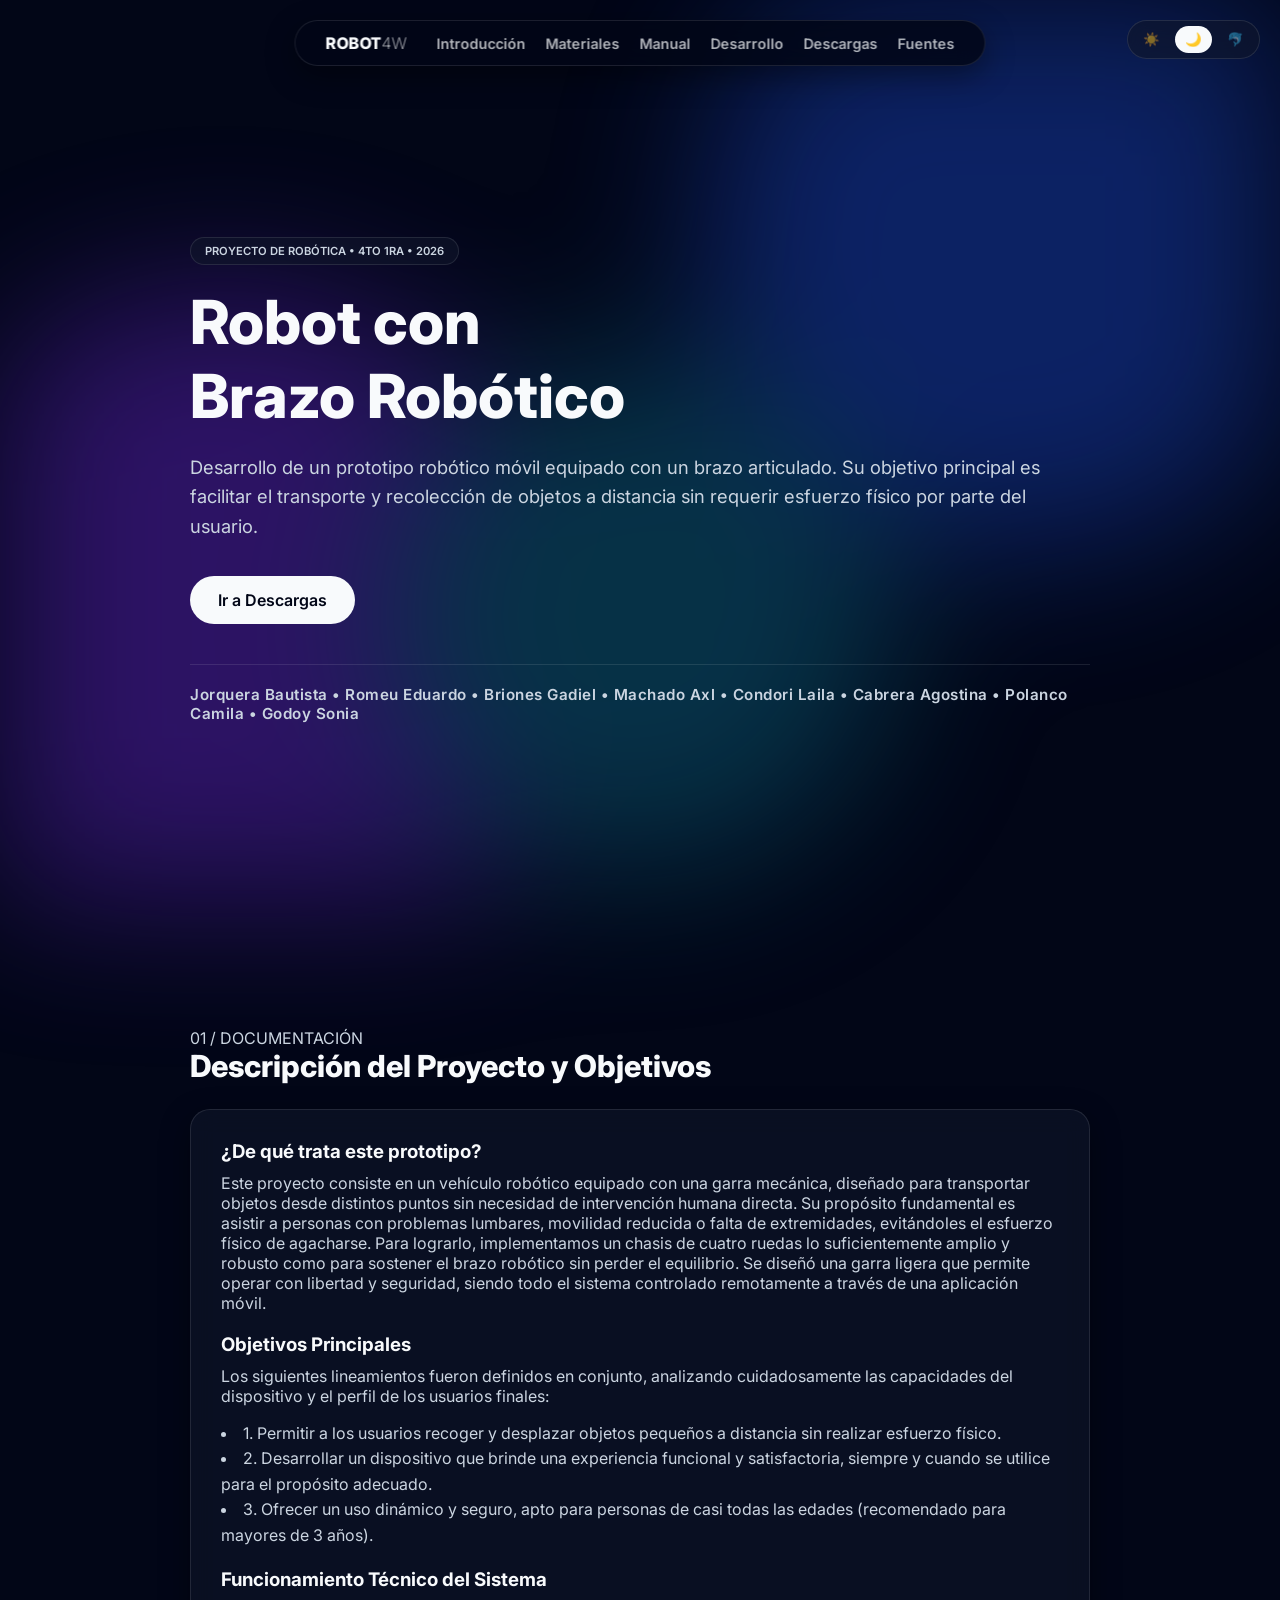
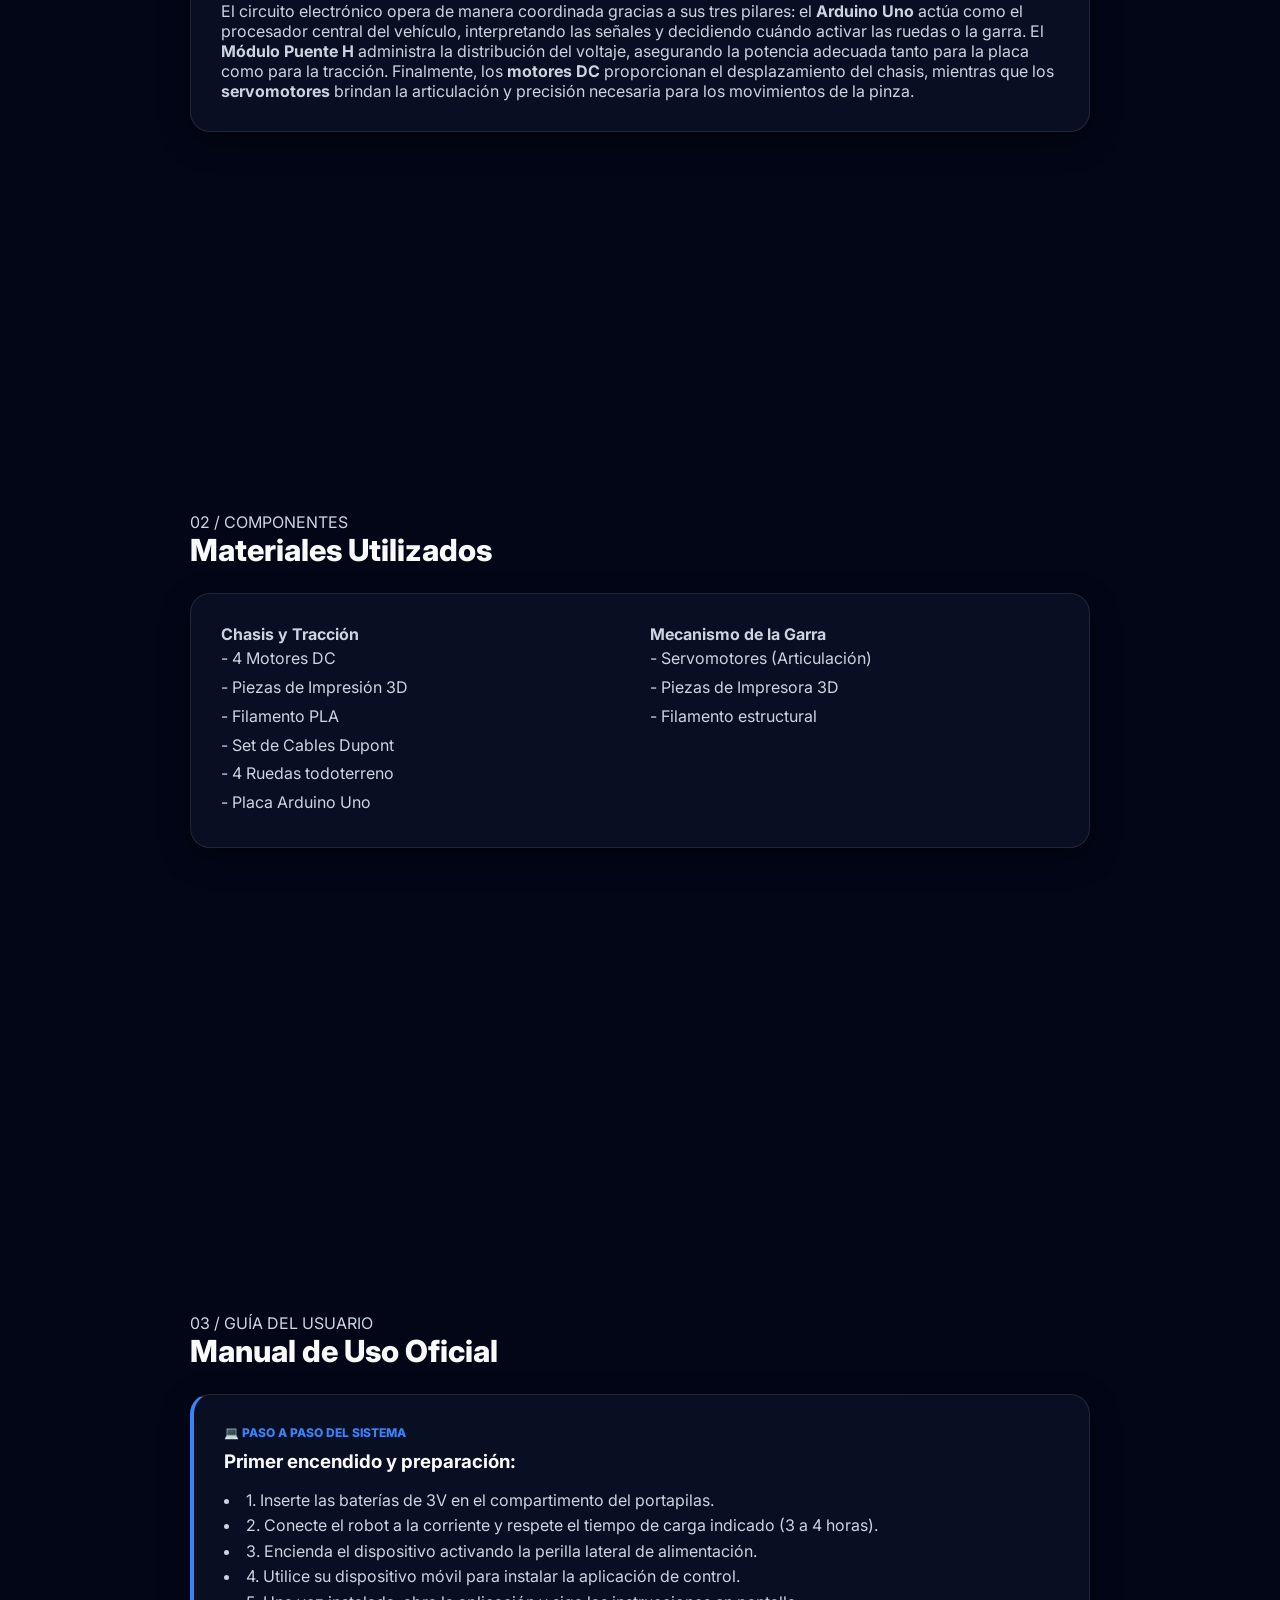
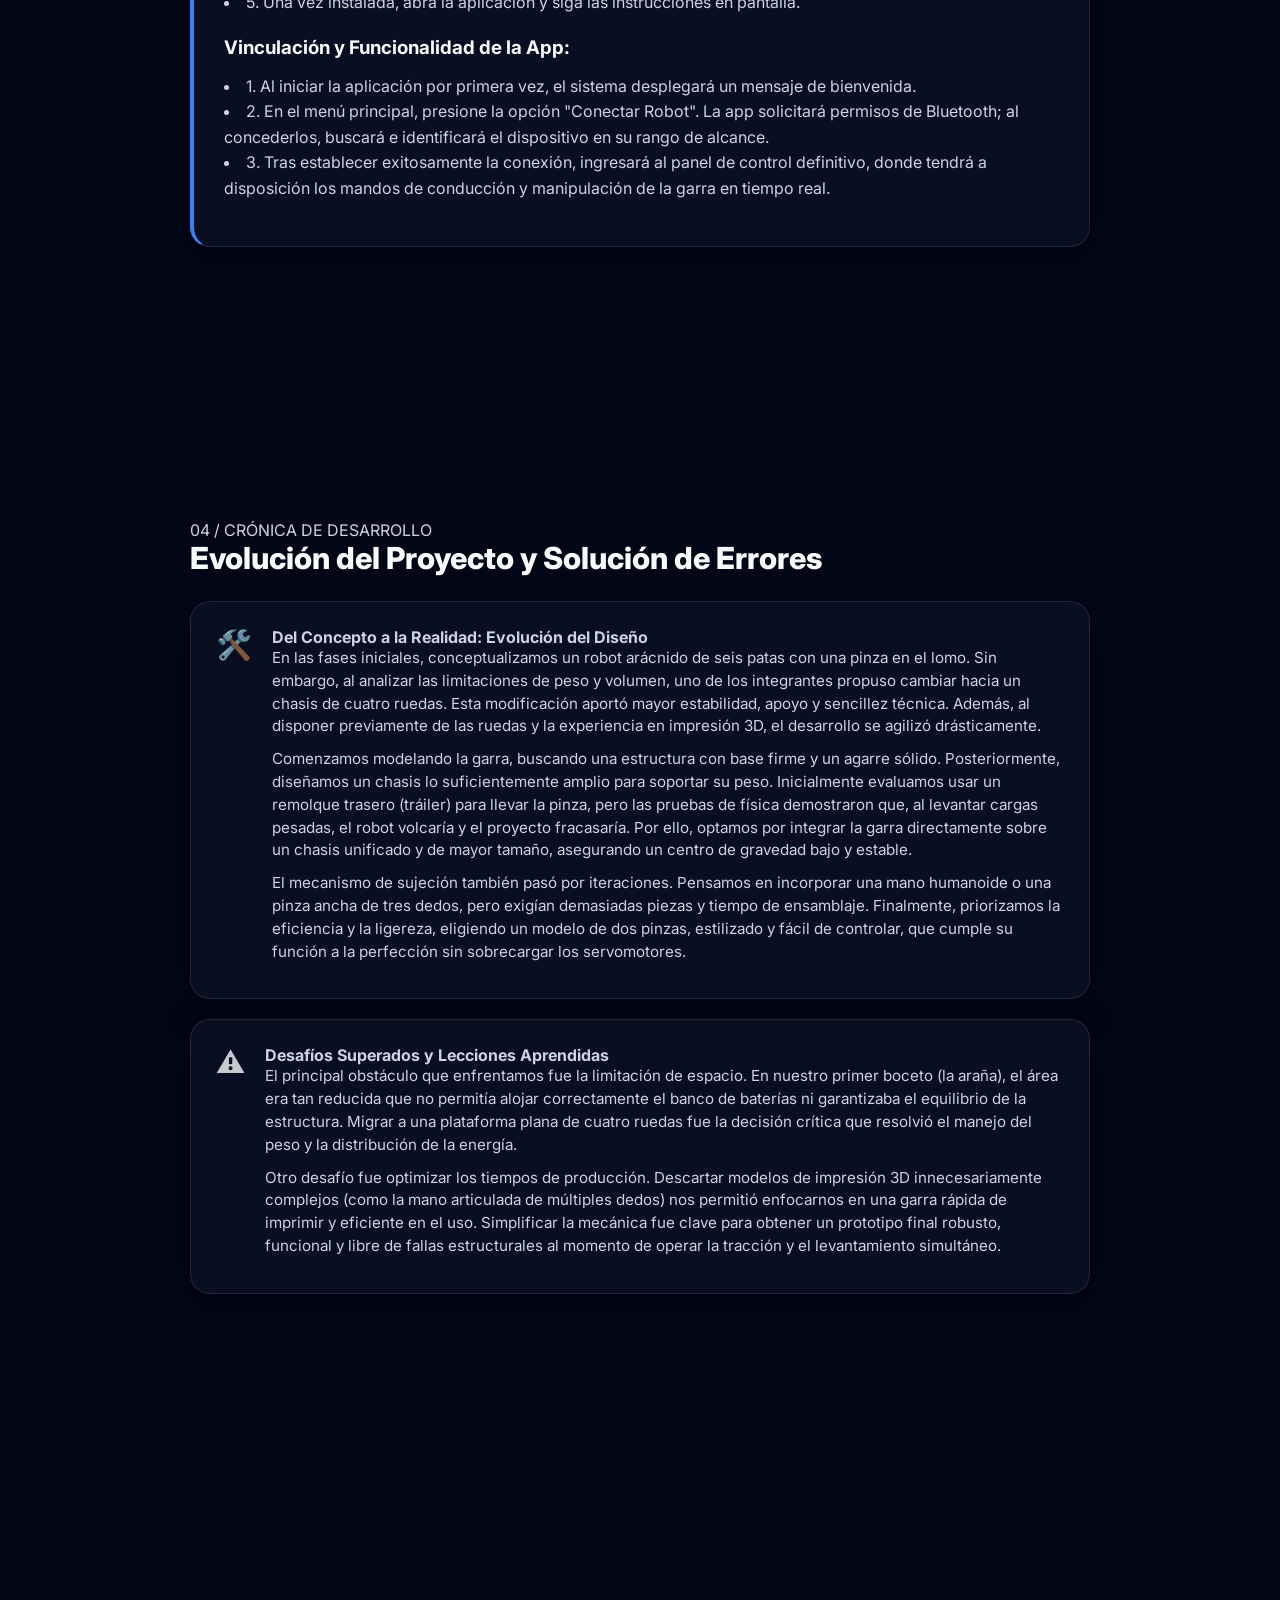
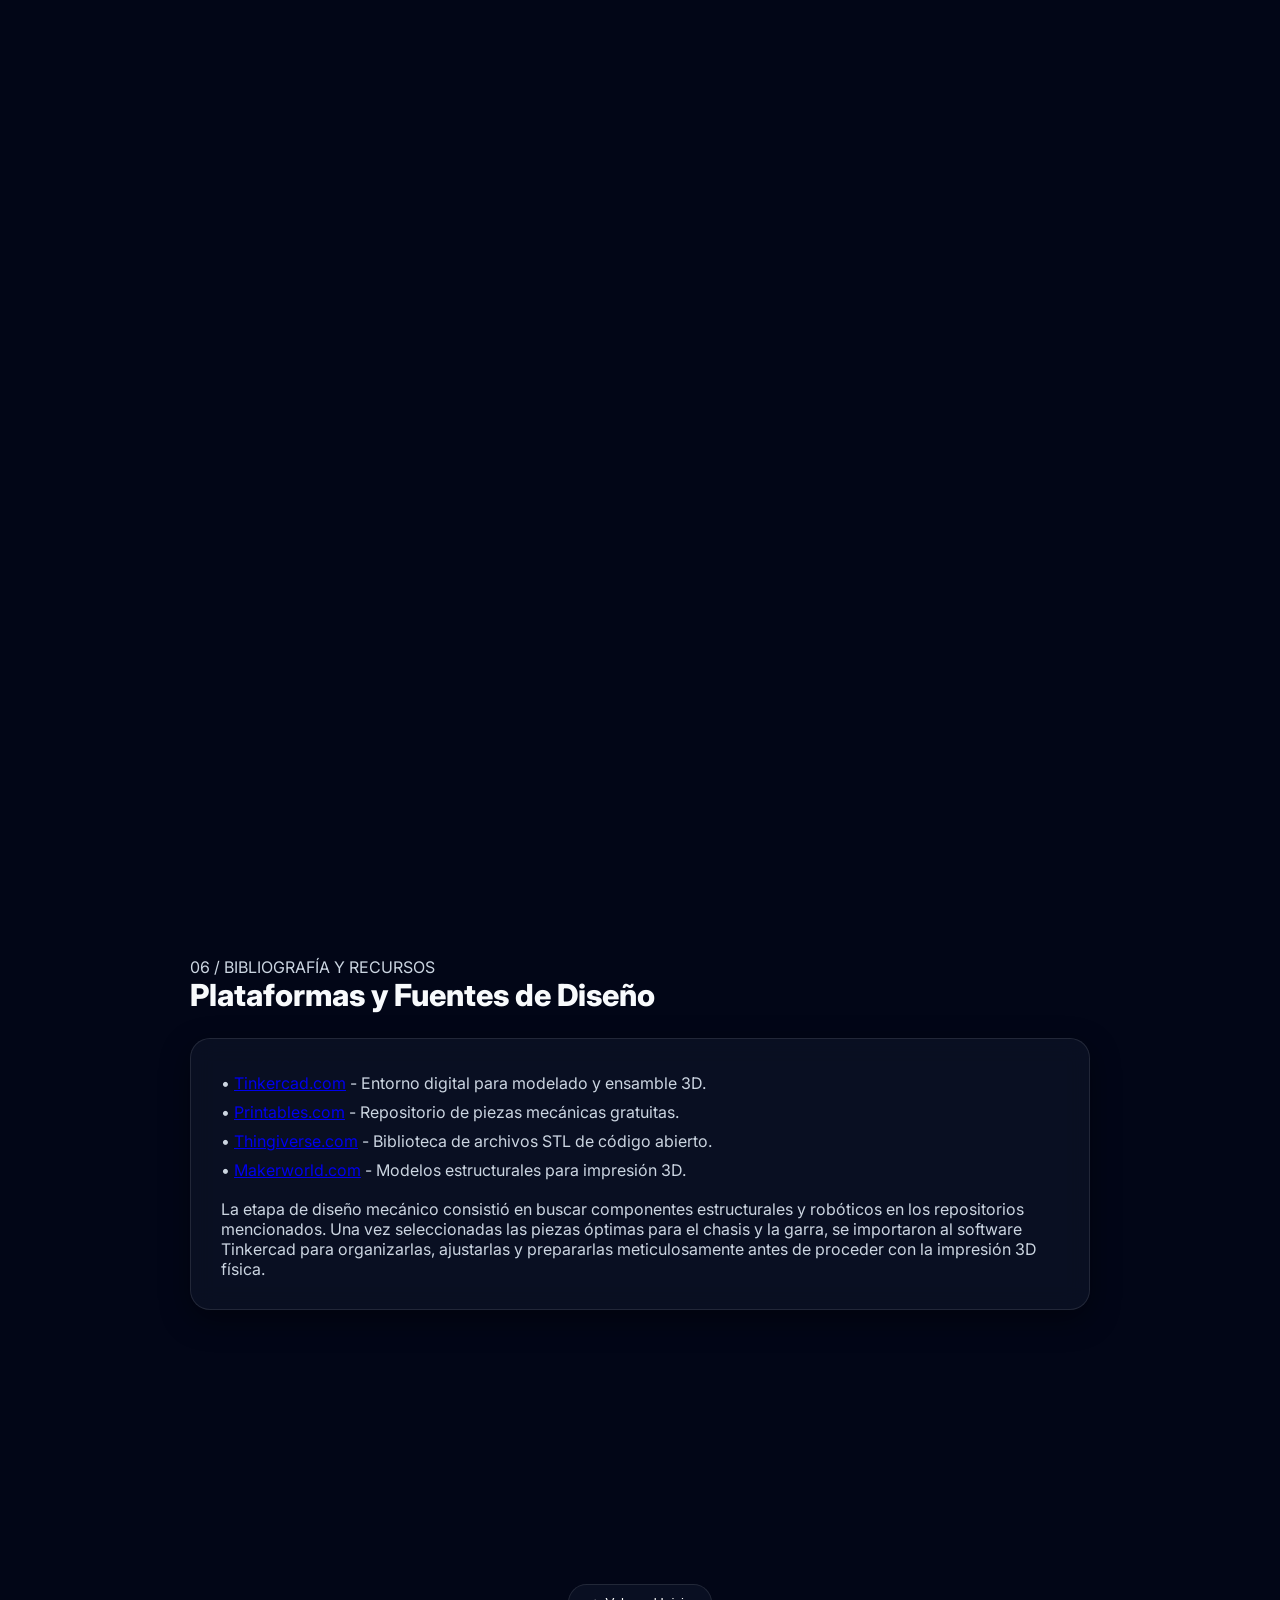
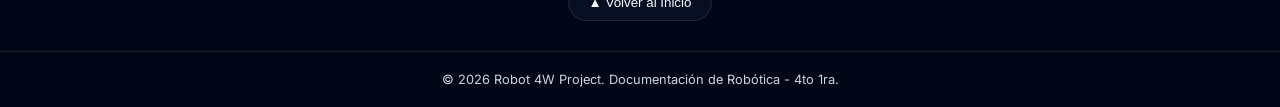
==== index.html @ fdb471a7 "La web y La app" ====
<!DOCTYPE html>
<html lang="es">
<head>
    <meta charset="UTF-8">
    <meta name="viewport" content="width=device-width, initial-scale=1.0">
    <title>Robot 4W | Proyecto de Robótica Oficial</title>
    <link rel="preconnect" href="https://fonts.googleapis.com">
    <link rel="preconnect" href="https://fonts.gstatic.com" crossorigin>
    <link href="https://fonts.googleapis.com/css2?family=Inter:wght@300;400;600;800&display=swap" rel="stylesheet">
    <link rel="stylesheet" href="styles.css">
</head>
<body class="theme-dark">

    <div id="preloader">
        <div class="loader-content">
            <div class="spinner"></div>
            <p>Cargando elementos y documentación...</p>
        </div>
    </div>

    <div class="scroll-progress-bar" id="scroll-progress"></div>

    <div class="aurora-container" id="aurora-bg">
        <div class="aurora aurora-1"></div>
        <div class="aurora aurora-2"></div>
        <div class="aurora aurora-3"></div>
    </div>

    <div class="bubbles-container" id="bubbles">
        <div class="bubble"></div><div class="bubble"></div><div class="bubble"></div>
        <div class="bubble"></div><div class="bubble"></div><div class="bubble"></div>
    </div>

    <div class="floating-controls">
        <div class="theme-switchers">
            <button class="control-btn theme-btn" data-theme="theme-light" title="Modo Claro">☀️</button>
            <button class="control-btn theme-btn active" data-theme="theme-dark" title="Modo Oscuro">🌙</button>
            <button class="control-btn theme-btn" data-theme="theme-frutiger" title="Modo Frutiger Aero">🐬</button>
        </div>
    </div>

    <nav class="floating-nav init-hidden">
        <div class="logo">ROBOT<span>4W</span></div>
        <ul class="nav-links">
            <li><a href="#introduccion">Introducción</a></li>
            <li><a href="#materiales">Materiales</a></li>
            <li><a href="#gady">Manual</a></li>
            <li><a href="#desarrollo">Desarrollo</a></li>
            <li><a href="#descargas">Descargas</a></li>
            <li><a href="#fuentes">Fuentes</a></li>
        </ul>
    </nav>

    <main>
        <section id="inicio" class="hero-section">
            <div class="container hero-container init-hidden">
                <div class="badge-container">
                    <span class="badge glowing-border">PROYECTO DE ROBÓTICA • 4TO 1RA • 2026</span>
                </div>
                <h1 class="gradient-text">Robot con<br>Brazo Robótico</h1>
                
                <p class="subtitle">Desarrollo de un prototipo robótico móvil equipado con un brazo articulado. Su objetivo principal es facilitar el transporte y recolección de objetos a distancia sin requerir esfuerzo físico por parte del usuario.</p>
                
                <div class="hero-actions">
                    <a href="#descargas" class="drive-btn hover-glow">Ir a Descargas</a>
                </div>

                <div class="team-card">
                    <p style="font-weight: 600; font-size: 0.95rem; letter-spacing: 0.5px;">Jorquera Bautista • Romeu Eduardo • Briones Gadiel • Machado Axl • Condori Laila • Cabrera Agostina • Polanco Camila • Godoy Sonia</p>
                </div>
            </div>
        </section>

        <section id="introduccion" class="content-section">
            <div class="container animate-on-scroll">
                <div class="section-meta">01 / DOCUMENTACIÓN</div>
                <h2>Descripción del Proyecto y Objetivos</h2>
                <div class="glass-card premium-card staggered-item">
                    <h3>¿De qué trata este prototipo?</h3>
                    <p>Este proyecto consiste en un vehículo robótico equipado con una garra mecánica, diseñado para transportar objetos desde distintos puntos sin necesidad de intervención humana directa. Su propósito fundamental es asistir a personas con problemas lumbares, movilidad reducida o falta de extremidades, evitándoles el esfuerzo físico de agacharse. Para lograrlo, implementamos un chasis de cuatro ruedas lo suficientemente amplio y robusto como para sostener el brazo robótico sin perder el equilibrio. Se diseñó una garra ligera que permite operar con libertad y seguridad, siendo todo el sistema controlado remotamente a través de una aplicación móvil.</p>
                    
                    <h3 style="margin-top:20px;">Objetivos Principales</h3>
                    <p>Los siguientes lineamientos fueron definidos en conjunto, analizando cuidadosamente las capacidades del dispositivo y el perfil de los usuarios finales:</p>
                    <ul class="sleek-list">
                        <li>1. Permitir a los usuarios recoger y desplazar objetos pequeños a distancia sin realizar esfuerzo físico.</li>
                        <li>2. Desarrollar un dispositivo que brinde una experiencia funcional y satisfactoria, siempre y cuando se utilice para el propósito adecuado.</li>
                        <li>3. Ofrecer un uso dinámico y seguro, apto para personas de casi todas las edades (recomendado para mayores de 3 años).</li>
                    </ul>

                    <h3 style="margin-top:20px;">Funcionamiento Técnico del Sistema</h3>
                    <p>El circuito electrónico opera de manera coordinada gracias a sus tres pilares: el <strong>Arduino Uno</strong> actúa como el procesador central del vehículo, interpretando las señales y decidiendo cuándo activar las ruedas o la garra. El <strong>Módulo Puente H</strong> administra la distribución del voltaje, asegurando la potencia adecuada tanto para la placa como para la tracción. Finalmente, los <strong>motores DC</strong> proporcionan el desplazamiento del chasis, mientras que los <strong>servomotores</strong> brindan la articulación y precisión necesaria para los movimientos de la pinza.</p>
                </div>
            </div>
        </section>

        <section id="materiales" class="content-section">
            <div class="container animate-on-scroll">
                <div class="section-meta">02 / COMPONENTES</div>
                <h2>Materiales Utilizados</h2>
                <div class="glass-card premium-card staggered-item">
                    <div class="grid-two-cols">
                        <div>
                            <h4>Chasis y Tracción</h4>
                            <ul class="clean-list">
                                <li>- 4 Motores DC</li>
                                <li>- Piezas de Impresión 3D</li>
                                <li>- Filamento PLA</li>
                                <li>- Set de Cables Dupont</li>
                                <li>- 4 Ruedas todoterreno</li>
                                <li>- Placa Arduino Uno</li>
                            </ul>
                        </div>
                        <div>
                            <h4>Mecanismo de la Garra</h4>
                            <ul class="clean-list">
                                <li>- Servomotores (Articulación)</li>
                                <li>- Piezas de Impresora 3D</li>
                                <li>- Filamento estructural</li>
                            </ul>
                        </div>
                    </div>
                </div>
            </div>
        </section>

        <section id="gady" class="content-section">
            <div class="container animate-on-scroll">
                <div class="section-meta">03 / GUÍA DEL USUARIO</div>
                <h2>Manual de Uso Oficial</h2>
                <div class="glass-card premium-card gady-summary staggered-item">
                    <div class="gady-badge">💻 PASO A PASO DEL SISTEMA</div>
                    
                    <h3>Primer encendido y preparación:</h3>
                    <ul class="sleek-list">
                        <li>1. Inserte las baterías de 3V en el compartimento del portapilas.</li>
                        <li>2. Conecte el robot a la corriente y respete el tiempo de carga indicado (3 a 4 horas).</li>
                        <li>3. Encienda el dispositivo activando la perilla lateral de alimentación.</li>
                        <li>4. Utilice su dispositivo móvil para instalar la aplicación de control.</li>
                        <li>5. Una vez instalada, abra la aplicación y siga las instrucciones en pantalla.</li>
                    </ul>

                    <h3 style="margin-top:20px;">Vinculación y Funcionalidad de la App:</h3>
                    <ul class="sleek-list">
                        <li>1. Al iniciar la aplicación por primera vez, el sistema desplegará un mensaje de bienvenida.</li>
                        <li>2. En el menú principal, presione la opción "Conectar Robot". La app solicitará permisos de Bluetooth; al concederlos, buscará e identificará el dispositivo en su rango de alcance.</li>
                        <li>3. Tras establecer exitosamente la conexión, ingresará al panel de control definitivo, donde tendrá a disposición los mandos de conducción y manipulación de la garra en tiempo real.</li>
                    </ul>
                </div>
            </div>
        </section>

        <section id="desarrollo" class="content-section">
            <div class="container animate-on-scroll">
                <div class="section-meta">04 / CRÓNICA DE DESARROLLO</div>
                <h2>Evolución del Proyecto y Solución de Errores</h2>
                
                <div class="timeline">
                    <div class="timeline-step glass-card premium-card staggered-item">
                        <div class="step-indicator">🛠️</div>
                        <div class="step-content">
                            <h4>Del Concepto a la Realidad: Evolución del Diseño</h4>
                            <p>En las fases iniciales, conceptualizamos un robot arácnido de seis patas con una pinza en el lomo. Sin embargo, al analizar las limitaciones de peso y volumen, uno de los integrantes propuso cambiar hacia un chasis de cuatro ruedas. Esta modificación aportó mayor estabilidad, apoyo y sencillez técnica. Además, al disponer previamente de las ruedas y la experiencia en impresión 3D, el desarrollo se agilizó drásticamente.</p>
                            <p>Comenzamos modelando la garra, buscando una estructura con base firme y un agarre sólido. Posteriormente, diseñamos un chasis lo suficientemente amplio para soportar su peso. Inicialmente evaluamos usar un remolque trasero (tráiler) para llevar la pinza, pero las pruebas de física demostraron que, al levantar cargas pesadas, el robot volcaría y el proyecto fracasaría. Por ello, optamos por integrar la garra directamente sobre un chasis unificado y de mayor tamaño, asegurando un centro de gravedad bajo y estable.</p>
                            <p>El mecanismo de sujeción también pasó por iteraciones. Pensamos en incorporar una mano humanoide o una pinza ancha de tres dedos, pero exigían demasiadas piezas y tiempo de ensamblaje. Finalmente, priorizamos la eficiencia y la ligereza, eligiendo un modelo de dos pinzas, estilizado y fácil de controlar, que cumple su función a la perfección sin sobrecargar los servomotores.</p>
                        </div>
                    </div>
                    
                    <div class="timeline-step glass-card premium-card staggered-item">
                        <div class="step-indicator">⚠️</div>
                        <div class="step-content">
                            <h4>Desafíos Superados y Lecciones Aprendidas</h4>
                            <p>El principal obstáculo que enfrentamos fue la limitación de espacio. En nuestro primer boceto (la araña), el área era tan reducida que no permitía alojar correctamente el banco de baterías ni garantizaba el equilibrio de la estructura. Migrar a una plataforma plana de cuatro ruedas fue la decisión crítica que resolvió el manejo del peso y la distribución de la energía.</p>
                            <p>Otro desafío fue optimizar los tiempos de producción. Descartar modelos de impresión 3D innecesariamente complejos (como la mano articulada de múltiples dedos) nos permitió enfocarnos en una garra rápida de imprimir y eficiente en el uso. Simplificar la mecánica fue clave para obtener un prototipo final robusto, funcional y libre de fallas estructurales al momento de operar la tracción y el levantamiento simultáneo.</p>
                        </div>
                    </div>
                </div>
            </div>
        </section>

        <section id="descargas" class="content-section">
            <div class="container animate-on-scroll">
                <div class="section-meta">05 / APLICACIÓN MÓVIL</div>
                <h2>Centro de Descargas</h2>
                <div class="glass-card premium-card staggered-item" style="text-align: center;">
                    <h3>App de Control - Robot 4W</h3>
                    <p style="max-width: 600px; margin: 0 auto; margin-bottom: 25px;">Obtené la aplicación oficial en formato APK para tu dispositivo Android. Con ella podrás vincular el robot vía Bluetooth y controlar todas las funciones de conducción y movimiento de la garra.</p>
                    
                    <div class="app-grid" style="align-items: center; margin-top: 30px; gap: 40px; background: rgba(0,0,0,0.1); padding: 20px; border-radius: 15px;">
                        
                        <div style="padding: 20px; border-right: 1px solid var(--border-color);">
                            <div style="font-size: 2.5rem; margin-bottom: 10px;">📱</div>
                            <p style="margin-bottom: 15px; font-weight: 800; color: var(--text-title);">¿Estás en tu celular?</p>
                            <p style="font-size: 0.85rem; margin-bottom: 20px;">Instalá el archivo directamente haciendo clic abajo.</p>
                            <a href="descarga.html" target="_blank" class="drive-btn hover-glow">Descargar APK</a>
                        </div>

                        <div style="padding: 20px;">
                            <div style="font-size: 2.5rem; margin-bottom: 10px;">💻</div>
                            <p style="margin-bottom: 15px; font-weight: 800; color: var(--text-title);">¿Estás en una PC?</p>
                            <p style="font-size: 0.85rem; margin-bottom: 15px;">Escaneá este código para abrir la página de descarga en tu celu.</p>
                            
                            <div style="background: white; padding: 10px; display: inline-block; border-radius: 12px; box-shadow: var(--card-shadow);">
                                <img id="qr-auto" src="" alt="Código QR de la App" style="display: block; width: 130px; height: 130px; opacity: 0.5;">
                            </div>
                        </div>

                    </div>
                </div>
            </div>
        </section>

        <section id="fuentes" class="content-section">
            <div class="container animate-on-scroll">
                <div class="section-meta">06 / BIBLIOGRAFÍA Y RECURSOS</div>
                <h2>Plataformas y Fuentes de Diseño</h2>
                <div class="glass-card premium-card staggered-item">
                    <ul class="clean-list">
                        <li>• <a href="https://www.tinkercad.com" target="_blank">Tinkercad.com</a> - Entorno digital para modelado y ensamble 3D.</li>
                        <li>• <a href="https://Printables.com" target="_blank">Printables.com</a> - Repositorio de piezas mecánicas gratuitas.</li>
                        <li>• <a href="https://Thingiverse.com" target="_blank">Thingiverse.com</a> - Biblioteca de archivos STL de código abierto.</li>
                        <li>• <a href="https://Makerworld.com" target="_blank">Makerworld.com</a> - Modelos estructurales para impresión 3D.</li>
                    </ul>
                    <p style="margin-top: 15px;">La etapa de diseño mecánico consistió en buscar componentes estructurales y robóticos en los repositorios mencionados. Una vez seleccionadas las piezas óptimas para el chasis y la garra, se importaron al software Tinkercad para organizarlas, ajustarlas y prepararlas meticulosamente antes de proceder con la impresión 3D física.</p>
                </div>
            </div>
        </section>

    </main>

    <div class="bottom-navigation">
        <button id="back-to-top" class="action-btn">▲ Volver al Inicio</button>
    </div>

    <footer class="footer">
        <p>© 2026 Robot 4W Project. Documentación de Robótica - 4to 1ra.</p>
    </footer>

    <script>
        document.addEventListener("DOMContentLoaded", function() {
            // Esto lee automáticamente el link de la página donde estés y arma la URL del archivo descarga.html
            let currentPath = window.location.href.split('#')[0];
            // Le sacamos index.html si es que lo tiene al final
            if(currentPath.endsWith('index.html')) {
                currentPath = currentPath.substring(0, currentPath.lastIndexOf('/'));
            } else if (!currentPath.endsWith('/')) {
                currentPath = currentPath.substring(0, currentPath.lastIndexOf('/'));
            }
            
            // Creamos el link exacto hacia la pestaña "Gracias por descargar"
            let downloadLink = currentPath + '/descarga.html';
            
            // Si el link actual no empieza con file (o sea, si ya está subido a internet)
            if(!window.location.href.startsWith("file:///")) {
                let imgQr = document.getElementById('qr-auto');
                imgQr.src = "https://api.qrserver.com/v1/create-qr-code/?size=150x150&data=" + encodeURIComponent(downloadLink);
                imgQr.style.opacity = "1";
            } else {
                // Mensaje en consola por si probás en la compu
                console.log("El QR se activará automáticamente cuando subas la página a internet.");
            }
        });
    </script>
    
    <script src="script.js"></script>
</body>
</html>
---- styles.css ----
/* (El mismo CSS de antes, ya está optimizado) */
:root {
    --bg-main: #f8fafc;
    --bg-glass: rgba(255, 255, 255, 0.7);
    --bg-glass-hover: rgba(255, 255, 255, 0.95);
    --text-title: #0f172a;
    --text-body: #334155;
    --border-color: rgba(0, 0, 0, 0.08);
    --nav-bg: rgba(248, 250, 252, 0.85);
    --aurora-1: #3b82f6; --aurora-2: #8b5cf6; --aurora-3: #06b6d4;
    --card-shadow: 0 10px 30px rgba(0,0,0,0.05);
}
.theme-dark {
    --bg-main: #020617;
    --bg-glass: rgba(15, 23, 42, 0.6);
    --bg-glass-hover: rgba(30, 41, 59, 0.85);
    --text-title: #f8fafc;
    --text-body: #cbd5e1;
    --border-color: rgba(255, 255, 255, 0.1);
    --nav-bg: rgba(2, 6, 23, 0.85);
    --aurora-1: #1d4ed8; --aurora-2: #6d28d9; --aurora-3: #0e7490;
    --card-shadow: 0 10px 30px rgba(0,0,0,0.4);
}
.theme-frutiger {
    --bg-main: linear-gradient(180deg, #87ceeb 0%, #d4f0ff 60%, #a8e6cf 100%);
    --bg-glass: linear-gradient(135deg, rgba(255,255,255,0.7) 0%, rgba(255,255,255,0.3) 100%);
    --bg-glass-hover: linear-gradient(135deg, rgba(255,255,255,0.9) 0%, rgba(255,255,255,0.5) 100%);
    --text-title: #0a4b78;
    --text-body: #165b82;
    --border-color: rgba(255, 255, 255, 0.9);
    --nav-bg: rgba(255, 255, 255, 0.6);
    --aurora-1: transparent; --aurora-2: transparent; --aurora-3: transparent;
    --card-shadow: inset 0 0 20px rgba(255,255,255,0.8), 0 15px 25px rgba(0,50,100,0.1);
}

* { margin: 0; padding: 0; box-sizing: border-box; scroll-behavior: smooth; }
body { font-family: 'Inter', sans-serif; background: var(--bg-main); background-attachment: fixed; color: var(--text-body); overflow-x: hidden; transition: background 0.5s ease, color 0.5s ease; }

/* PRELOADER AL ABRIR LA WEB */
#preloader {
    position: fixed; top: 0; left: 0; width: 100%; height: 100%;
    background: var(--bg-main); z-index: 9999;
    display: flex; justify-content: center; align-items: center;
    transition: opacity 0.6s ease, visibility 0.6s;
}
.loader-content { text-align: center; color: var(--text-title); }
.spinner {
    width: 50px; height: 50px; border: 4px solid var(--border-color);
    border-top-color: #3b82f6; border-radius: 50%;
    animation: spin 1s linear infinite; margin: 0 auto 20px auto;
}
@keyframes spin { to { transform: rotate(360deg); } }

.init-hidden { opacity: 0; transform: translateY(30px); transition: opacity 0.8s ease, transform 0.8s ease; }
.init-visible { opacity: 1; transform: translateY(0); }
.init-visible-nav { opacity: 1; transform: translate(-50%, 0) !important; }

.scroll-progress-bar { position: fixed; top: 0; left: 0; height: 3px; background: linear-gradient(90deg, #3b82f6, #ec4899); width: 0%; z-index: 2000; }
.aurora-container { position: fixed; top: 0; left: 0; width: 100vw; height: 100vh; z-index: -10; overflow: hidden; filter: blur(80px); opacity: 0.4; pointer-events: none; }
.aurora { position: absolute; border-radius: 50%; }
.aurora-1 { width: 50vw; height: 50vw; top: -10%; right: -5%; background: var(--aurora-1); animation: float1 15s infinite alternate ease-in-out; }
.aurora-2 { width: 55vw; height: 55vw; bottom: -10%; left: -10%; background: var(--aurora-2); animation: float2 18s infinite alternate ease-in-out; }
.aurora-3 { width: 40vw; height: 40vw; top: 40%; left: 30%; background: var(--aurora-3); animation: float1 20s infinite alternate-reverse ease-in-out; }

@keyframes float1 { 0% { transform: translate(0,0) scale(1); } 100% { transform: translate(5vw, 5vh) scale(1.1); } }
@keyframes float2 { 0% { transform: translate(0,0) scale(1); } 100% { transform: translate(-5vw, -5vh) scale(1.2); } }

.bubbles-container { position: fixed; width: 100%; height: 100%; z-index: -5; pointer-events: none; display: none; }
.theme-frutiger .bubbles-container { display: block; }
.bubble { position: absolute; bottom: -100px; background: radial-gradient(circle at 30% 30%, rgba(255,255,255,0.8), rgba(255,255,255,0.1)); border: 1px solid rgba(255,255,255,0.5); border-radius: 50%; animation: rise infinite ease-in; }
.bubble:nth-child(1) { width: 40px; height: 40px; left: 10%; animation-duration: 8s; }
.bubble:nth-child(2) { width: 20px; height: 20px; left: 30%; animation-duration: 5s; animation-delay: 1s; }
.bubble:nth-child(3) { width: 50px; height: 50px; left: 60%; animation-duration: 9s; animation-delay: 2s; }
@keyframes rise { 0% { transform: translateY(0); opacity: 0; } 20% { opacity: 1; } 100% { transform: translateY(-120vh); opacity: 0; } }

.floating-controls { position: fixed; top: 20px; right: 20px; z-index: 2000; }
.theme-switchers { display: flex; gap: 5px; background: var(--bg-glass); padding: 5px; border-radius: 25px; border: 1px solid var(--border-color); backdrop-filter: blur(10px); }
.control-btn { background: transparent; border: none; cursor: pointer; padding: 6px 10px; border-radius: 20px; opacity: 0.5; transition: opacity 0.3s; }
.control-btn.active { opacity: 1; background: var(--text-title); color: var(--bg-main); }

.floating-nav { position: fixed; top: 20px; left: 50%; transform: translate(-50%, -40px); background: var(--nav-bg); backdrop-filter: blur(15px); padding: 12px 30px; border-radius: 50px; border: 1px solid var(--border-color); box-shadow: var(--card-shadow); display: flex; gap: 30px; align-items: center; z-index: 1000; transition: all 0.5s cubic-bezier(0.175, 0.885, 0.32, 1.275); }
.logo { font-weight: 800; color: var(--text-title); }
.logo span { font-weight: 300; opacity: 0.6; }
.nav-links { display: flex; gap: 20px; list-style: none; }
.nav-links a { text-decoration: none; color: var(--text-title); font-size: 0.9rem; font-weight: 600; opacity: 0.7; transition: opacity 0.2s; }
.nav-links a:hover { opacity: 1; }

@media(max-width: 768px) { .nav-links { display: none; } .floating-nav { left: 20px; transform: none; width: calc(100% - 40px); justify-content: center; } }

section { padding: 120px 24px 60px 24px; min-height: 100vh; display: flex; align-items: center; }
.container { max-width: 900px; margin: 0 auto; width: 100%; }
.gradient-text { background: linear-gradient(135deg, var(--text-title) 30%, #3b82f6, var(--text-title) 70%); background-size: 200% auto; color: transparent; -webkit-background-clip: text; background-clip: text; animation: shimmer 4s linear infinite; }
@keyframes shimmer { to { background-position: 200% center; } }

h1 { font-size: clamp(2.3rem, 6vw, 3.8rem); font-weight: 800; margin-bottom: 20px; }
h2 { font-size: 1.9rem; color: var(--text-title); margin-bottom: 25px; font-weight: 800; }
h3 { color: var(--text-title); margin-bottom: 10px; }
.subtitle, .lead { font-size: 1.15rem; line-height: 1.6; margin-bottom: 35px; }

.glass-card { background: var(--bg-glass); backdrop-filter: blur(12px); border: 1px solid var(--border-color); border-radius: 20px; padding: 30px; box-shadow: var(--card-shadow); transition: all 0.4s ease; }
.premium-card:hover { transform: translateY(-5px); background: var(--bg-glass-hover); }

.grid-two-cols, .grid-three-cols { display: grid; grid-template-columns: repeat(auto-fit, minmax(250px, 1fr)); gap: 20px; }
.card-icon { font-size: 2rem; margin-bottom: 15px; }

/* CLASES JS ANIMACIONES MEJORADAS EN SCROLL */
.js-hidden { opacity: 0; transform: translateY(40px); transition: all 0.7s cubic-bezier(0.215, 0.610, 0.355, 1); }
.js-visible { opacity: 1; transform: translateY(0); }

.badge { display: inline-block; padding: 6px 14px; font-size: 0.7rem; font-weight: 600; border-radius: 50px; background: var(--bg-glass); border: 1px solid var(--border-color); margin-bottom: 20px; }
.drive-btn { background: var(--text-title); color: var(--bg-main); padding: 14px 28px; border-radius: 50px; text-decoration: none; font-weight: 600; display: inline-flex; transition: transform 0.2s; }
.drive-btn:hover { transform: scale(1.05); }

.gady-summary { border-left: 4px solid #3b82f6; }
.gady-badge { font-size: 0.75rem; font-weight: 800; color: #3b82f6; margin-bottom: 10px; }
.sleek-list { margin: 15px 0; list-style-position: inside; line-height: 1.6; }
.clean-list { list-style: none; line-height: 1.8; }

.app-grid { display: grid; grid-template-columns: 1fr 1fr; gap: 20px; }
@media(max-width: 768px) { .app-grid { grid-template-columns: 1fr; } }
.download-card { border: 2px dashed #3b82f6; text-align: center; display: flex; flex-direction: column; justify-content: center; align-items: center; }
.app-logo { font-size: 3rem; margin-bottom: 10px; }
.download-btn-massive { display: block; text-align: center; padding: 15px; background: var(--text-title); color: var(--bg-main); text-decoration: none; font-weight: 800; border-radius: 12px; margin-top: 20px; }

.timeline { display: flex; flex-direction: column; gap: 20px; }
.timeline-step { display: flex; gap: 20px; padding: 25px; align-items: flex-start; }
.step-indicator { font-size: 1.8rem; font-weight: 800; color: var(--text-title); opacity: 0.8; }
.step-content p { font-size: 0.95rem; line-height: 1.5; margin-bottom: 10px; }

.team-card { margin-top: 40px; padding-top: 20px; border-top: 1px solid var(--border-color); font-size: 0.85rem; }
.team-label { font-weight: 800; display: block; margin-bottom: 5px; }
.bottom-navigation { text-align: center; padding: 30px; }
.action-btn { background: var(--bg-glass); border: 1px solid var(--border-color); color: var(--text-title); padding: 10px 20px; border-radius: 20px; cursor: pointer; }
.footer { text-align: center; padding: 20px; font-size: 0.8rem; border-top: 1px solid var(--border-color); }
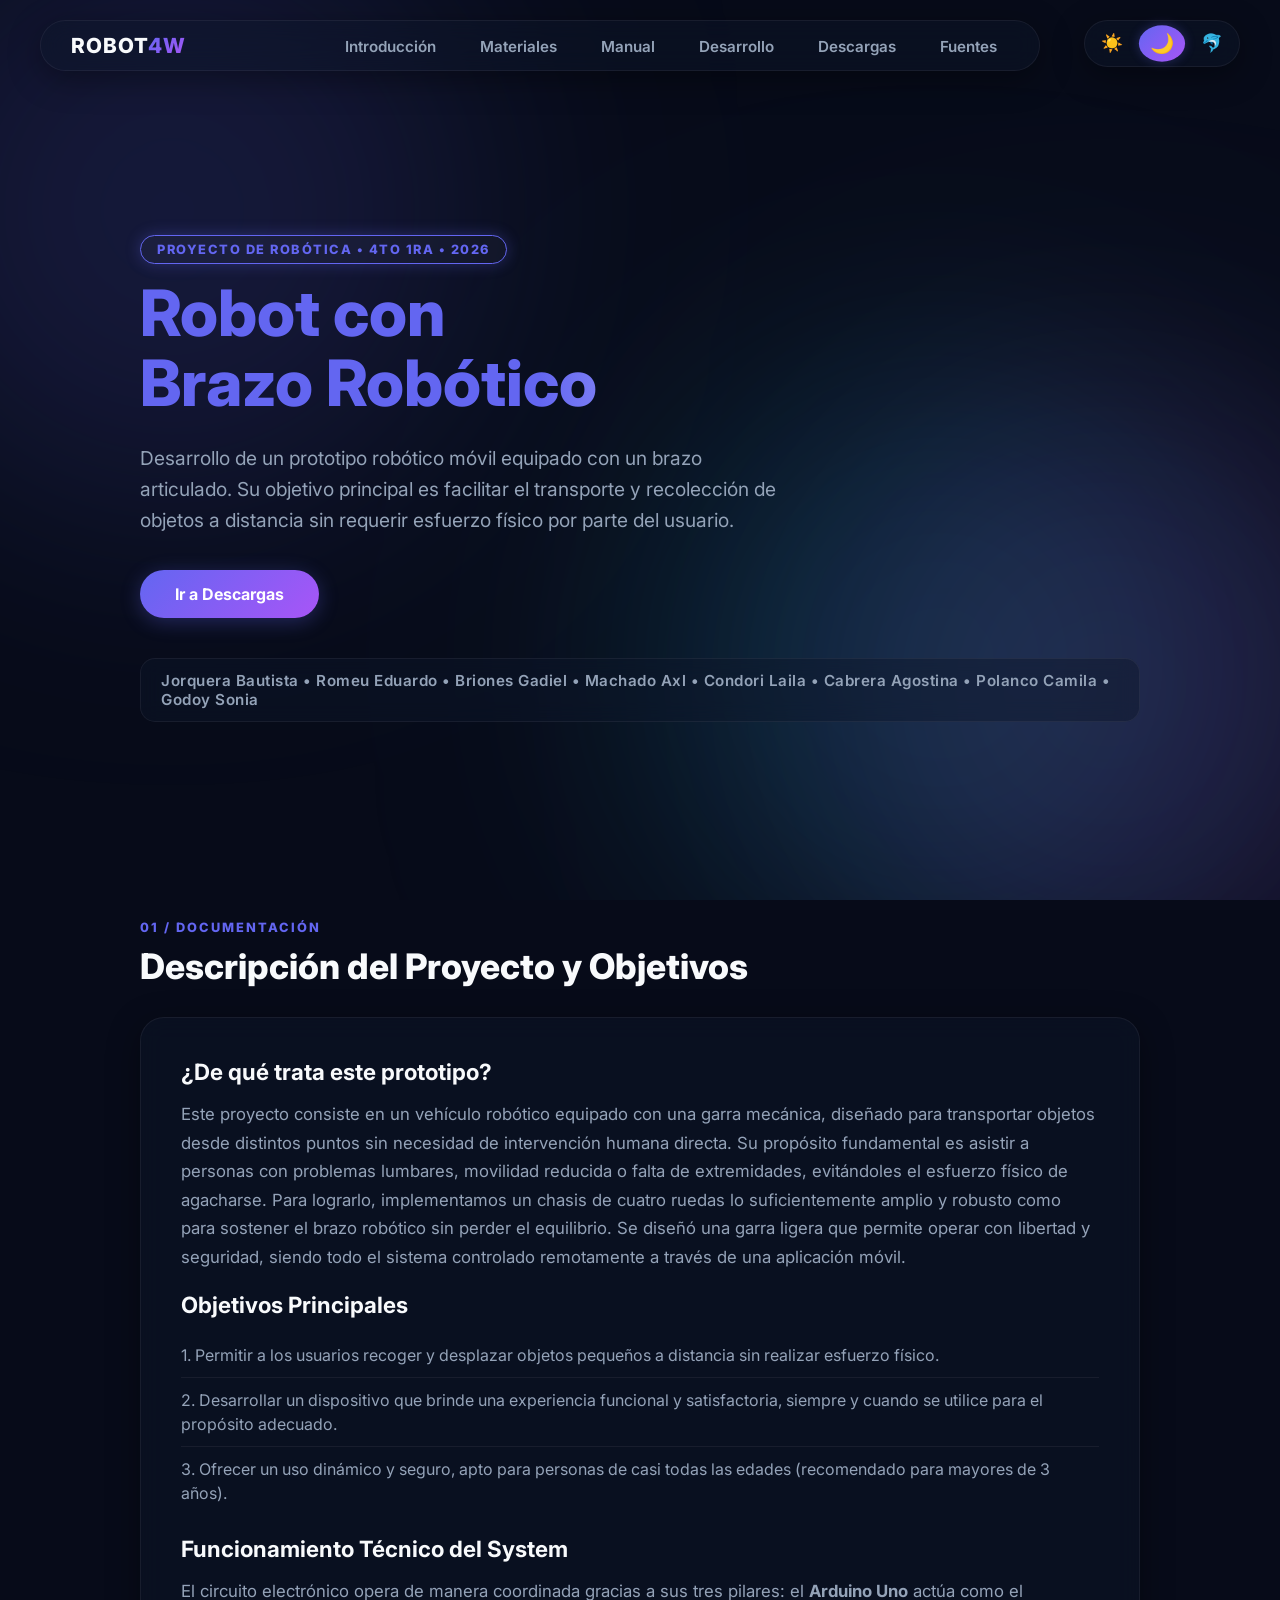
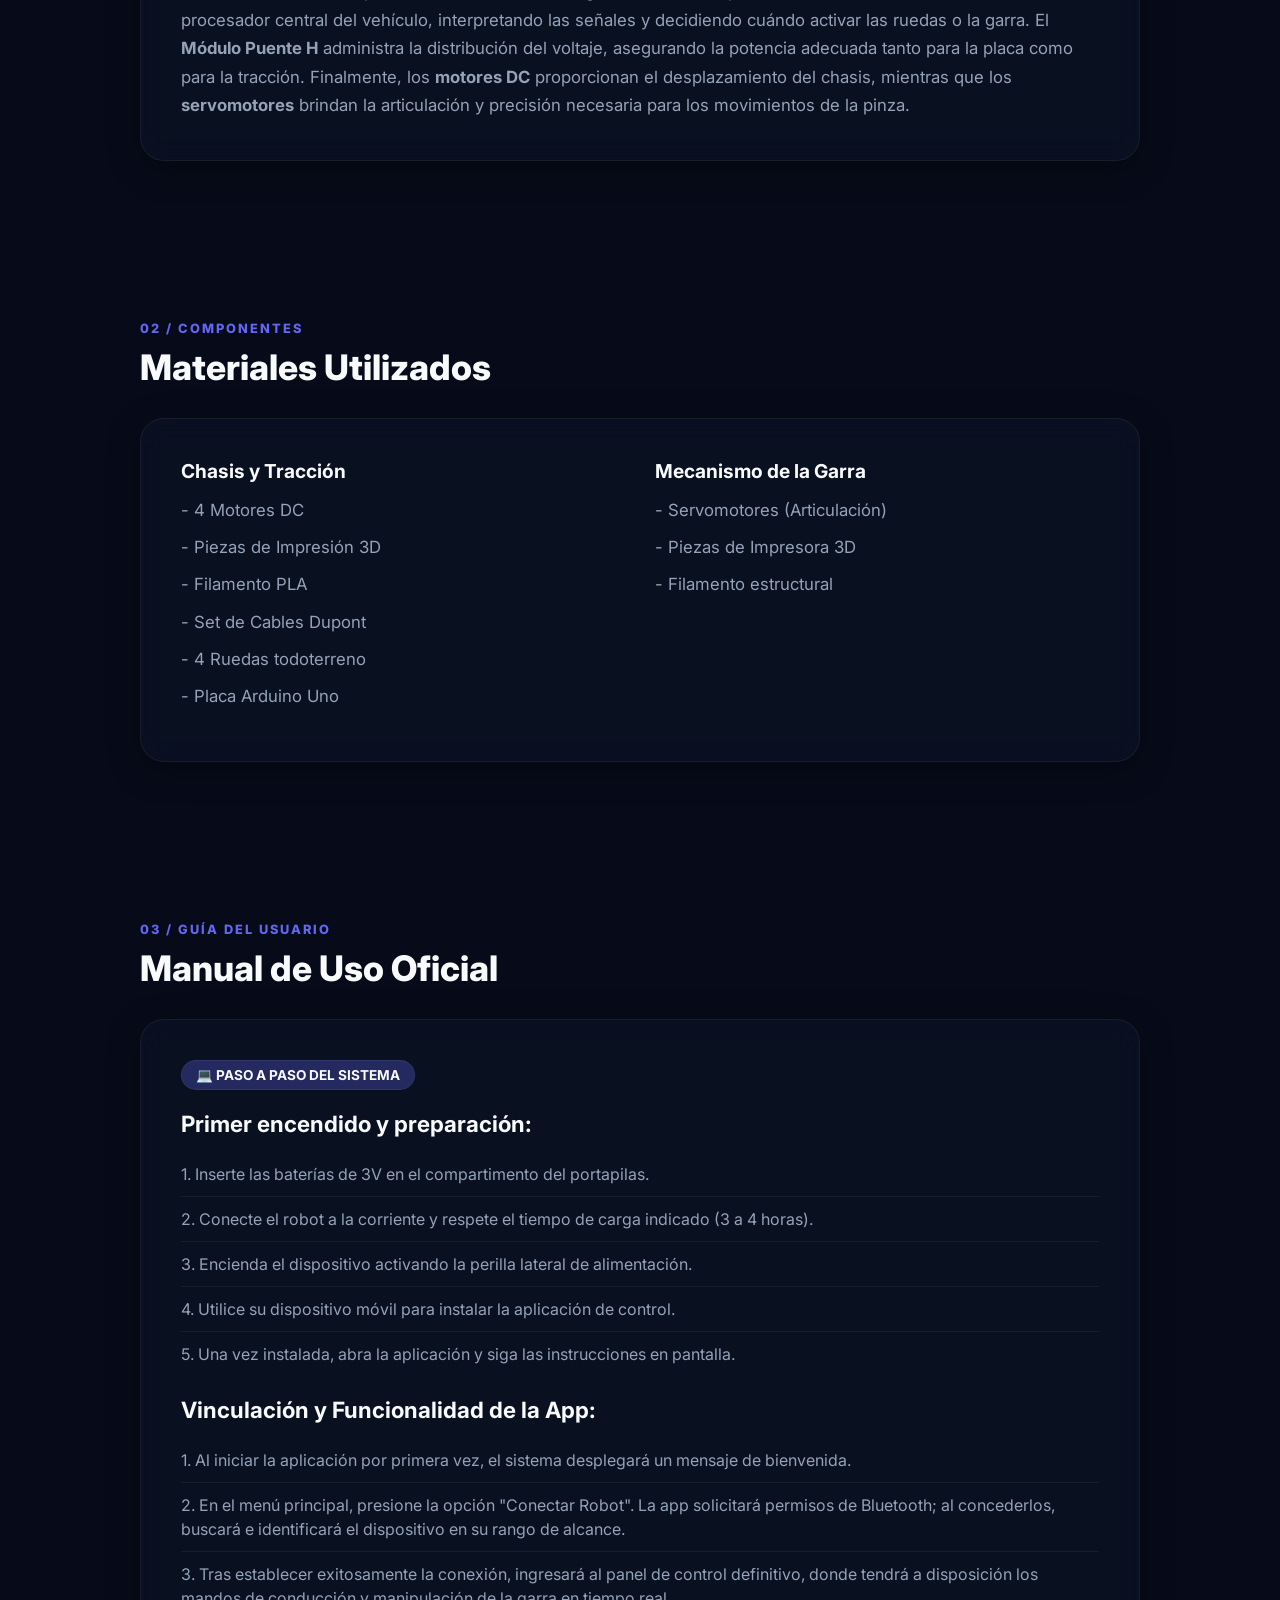
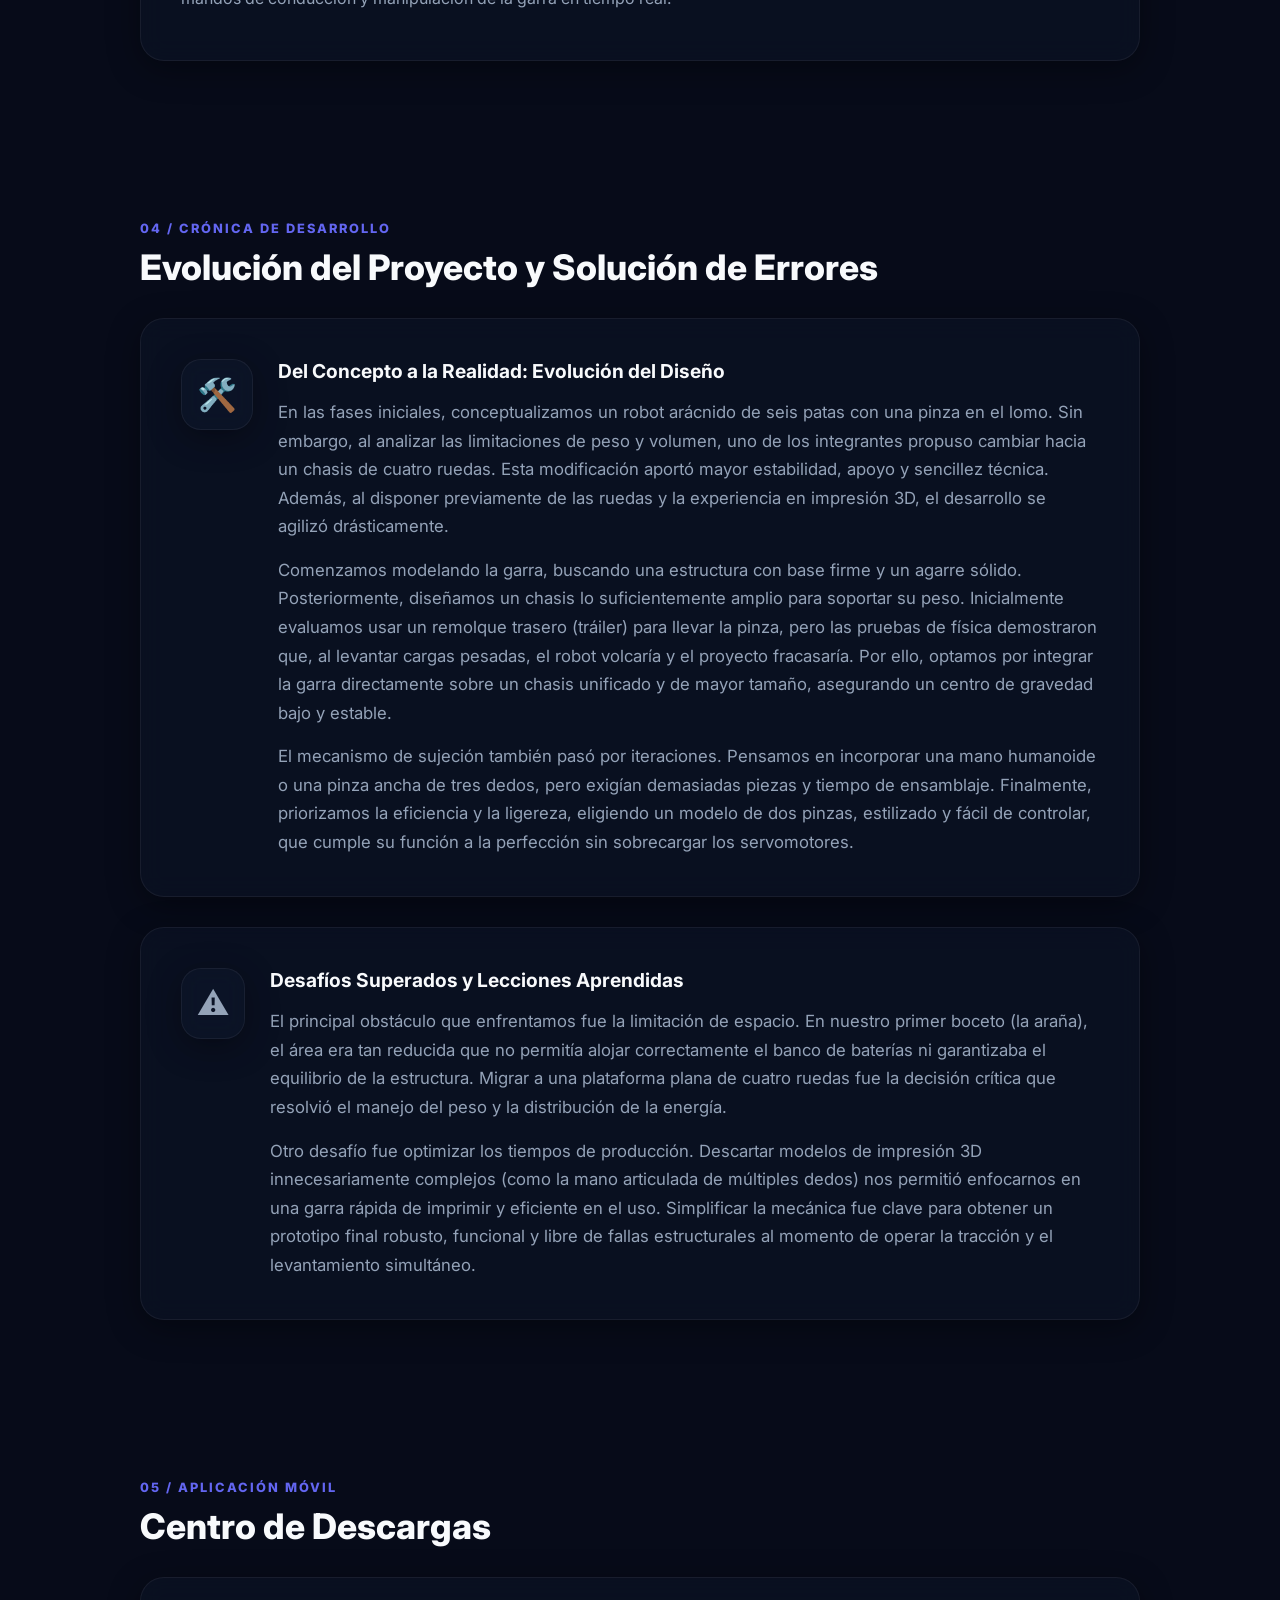
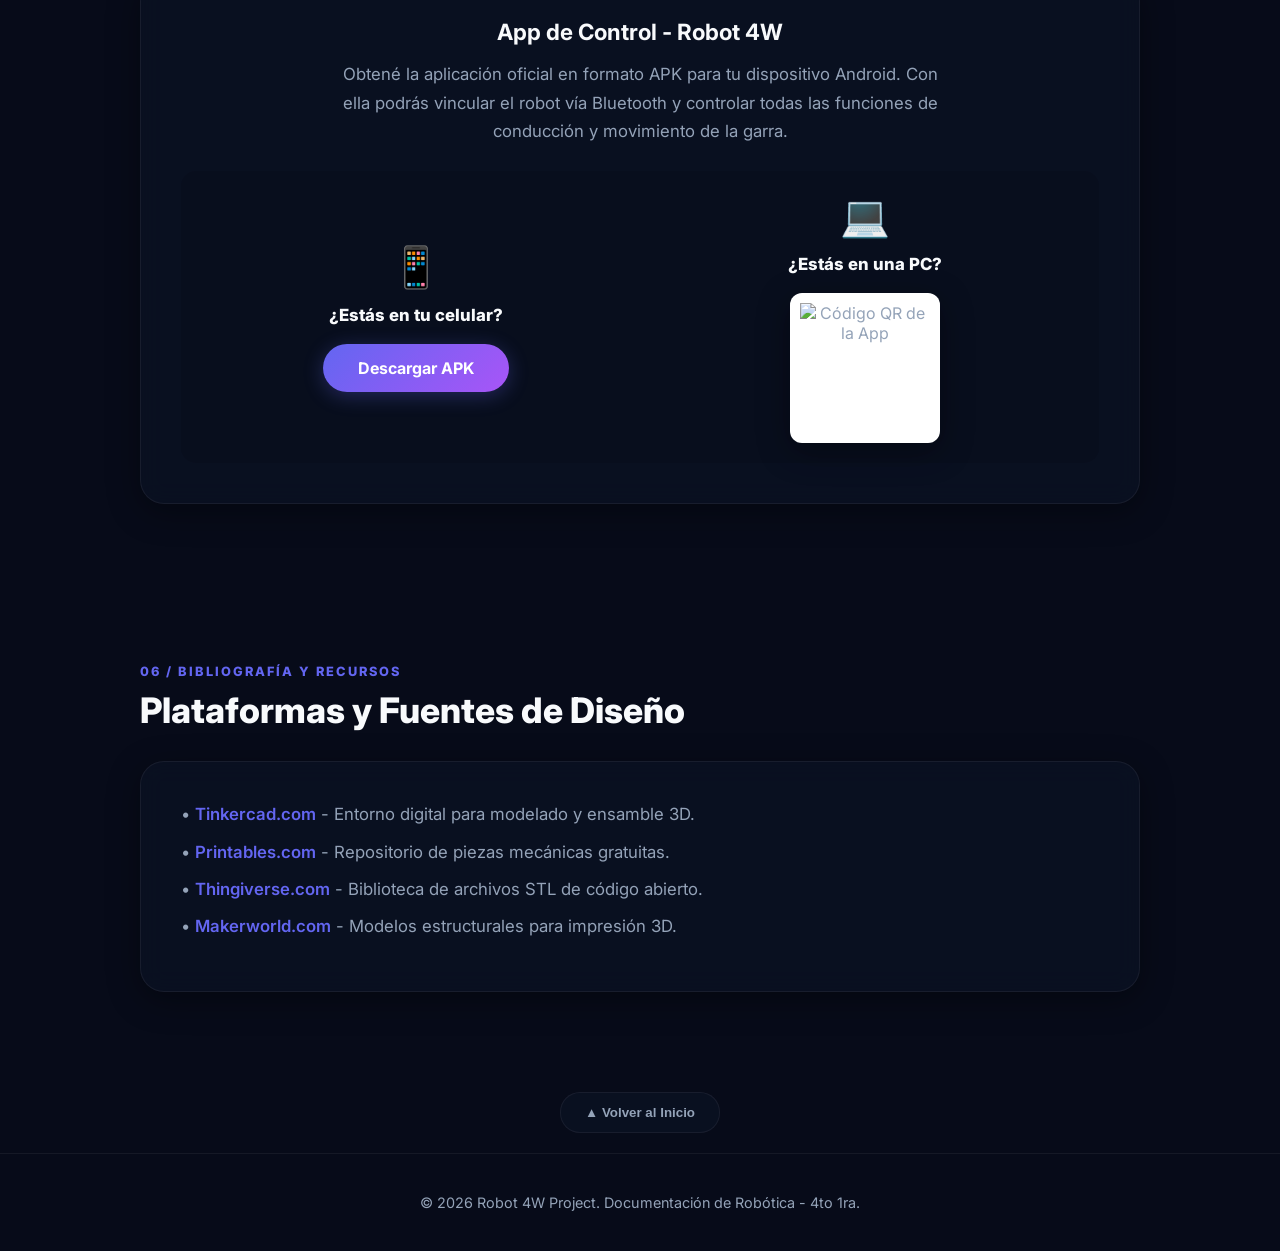
==== commit dd57d73a: "Version 2.0" ====
--- a/index.html
+++ b/index.html
@@ -58,13 +58,10 @@
                     <span class="badge glowing-border">PROYECTO DE ROBÓTICA • 4TO 1RA • 2026</span>
                 </div>
                 <h1 class="gradient-text">Robot con<br>Brazo Robótico</h1>
-                
                 <p class="subtitle">Desarrollo de un prototipo robótico móvil equipado con un brazo articulado. Su objetivo principal es facilitar el transporte y recolección de objetos a distancia sin requerir esfuerzo físico por parte del usuario.</p>
-                
                 <div class="hero-actions">
                     <a href="#descargas" class="drive-btn hover-glow">Ir a Descargas</a>
                 </div>
-
                 <div class="team-card">
                     <p style="font-weight: 600; font-size: 0.95rem; letter-spacing: 0.5px;">Jorquera Bautista • Romeu Eduardo • Briones Gadiel • Machado Axl • Condori Laila • Cabrera Agostina • Polanco Camila • Godoy Sonia</p>
                 </div>
@@ -78,16 +75,13 @@
                 <div class="glass-card premium-card staggered-item">
                     <h3>¿De qué trata este prototipo?</h3>
                     <p>Este proyecto consiste en un vehículo robótico equipado con una garra mecánica, diseñado para transportar objetos desde distintos puntos sin necesidad de intervención humana directa. Su propósito fundamental es asistir a personas con problemas lumbares, movilidad reducida o falta de extremidades, evitándoles el esfuerzo físico de agacharse. Para lograrlo, implementamos un chasis de cuatro ruedas lo suficientemente amplio y robusto como para sostener el brazo robótico sin perder el equilibrio. Se diseñó una garra ligera que permite operar con libertad y seguridad, siendo todo el sistema controlado remotamente a través de una aplicación móvil.</p>
-                    
                     <h3 style="margin-top:20px;">Objetivos Principales</h3>
-                    <p>Los siguientes lineamientos fueron definidos en conjunto, analizando cuidadosamente las capacidades del dispositivo y el perfil de los usuarios finales:</p>
                     <ul class="sleek-list">
                         <li>1. Permitir a los usuarios recoger y desplazar objetos pequeños a distancia sin realizar esfuerzo físico.</li>
                         <li>2. Desarrollar un dispositivo que brinde una experiencia funcional y satisfactoria, siempre y cuando se utilice para el propósito adecuado.</li>
                         <li>3. Ofrecer un uso dinámico y seguro, apto para personas de casi todas las edades (recomendado para mayores de 3 años).</li>
                     </ul>
-
-                    <h3 style="margin-top:20px;">Funcionamiento Técnico del Sistema</h3>
+                    <h3 style="margin-top:20px;">Funcionamiento Técnico del System</h3>
                     <p>El circuito electrónico opera de manera coordinada gracias a sus tres pilares: el <strong>Arduino Uno</strong> actúa como el procesador central del vehículo, interpretando las señales y decidiendo cuándo activar las ruedas o la garra. El <strong>Módulo Puente H</strong> administra la distribución del voltaje, asegurando la potencia adecuada tanto para la placa como para la tracción. Finalmente, los <strong>motores DC</strong> proporcionan el desplazamiento del chasis, mientras que los <strong>servomotores</strong> brindan la articulación y precisión necesaria para los movimientos de la pinza.</p>
                 </div>
             </div>
@@ -129,7 +123,6 @@
                 <h2>Manual de Uso Oficial</h2>
                 <div class="glass-card premium-card gady-summary staggered-item">
                     <div class="gady-badge">💻 PASO A PASO DEL SISTEMA</div>
-                    
                     <h3>Primer encendido y preparación:</h3>
                     <ul class="sleek-list">
                         <li>1. Inserte las baterías de 3V en el compartimento del portapilas.</li>
@@ -138,7 +131,6 @@
                         <li>4. Utilice su dispositivo móvil para instalar la aplicación de control.</li>
                         <li>5. Una vez instalada, abra la aplicación y siga las instrucciones en pantalla.</li>
                     </ul>
-
                     <h3 style="margin-top:20px;">Vinculación y Funcionalidad de la App:</h3>
                     <ul class="sleek-list">
                         <li>1. Al iniciar la aplicación por primera vez, el sistema desplegará un mensaje de bienvenida.</li>
@@ -153,7 +145,6 @@
             <div class="container animate-on-scroll">
                 <div class="section-meta">04 / CRÓNICA DE DESARROLLO</div>
                 <h2>Evolución del Proyecto y Solución de Errores</h2>
-                
                 <div class="timeline">
                     <div class="timeline-step glass-card premium-card staggered-item">
                         <div class="step-indicator">🛠️</div>
@@ -164,7 +155,6 @@
                             <p>El mecanismo de sujeción también pasó por iteraciones. Pensamos en incorporar una mano humanoide o una pinza ancha de tres dedos, pero exigían demasiadas piezas y tiempo de ensamblaje. Finalmente, priorizamos la eficiencia y la ligereza, eligiendo un modelo de dos pinzas, estilizado y fácil de controlar, que cumple su función a la perfección sin sobrecargar los servomotores.</p>
                         </div>
                     </div>
-                    
                     <div class="timeline-step glass-card premium-card staggered-item">
                         <div class="step-indicator">⚠️</div>
                         <div class="step-content">
@@ -184,26 +174,19 @@
                 <div class="glass-card premium-card staggered-item" style="text-align: center;">
                     <h3>App de Control - Robot 4W</h3>
                     <p style="max-width: 600px; margin: 0 auto; margin-bottom: 25px;">Obtené la aplicación oficial en formato APK para tu dispositivo Android. Con ella podrás vincular el robot vía Bluetooth y controlar todas las funciones de conducción y movimiento de la garra.</p>
-                    
-                    <div class="app-grid" style="align-items: center; margin-top: 30px; gap: 40px; background: rgba(0,0,0,0.1); padding: 20px; border-radius: 15px;">
-                        
-                        <div style="padding: 20px; border-right: 1px solid var(--border-color);">
+                    <div class="app-grid" style="align-items: center; background: rgba(0,0,0,0.1); padding: 20px; border-radius: 15px;">
+                        <div>
                             <div style="font-size: 2.5rem; margin-bottom: 10px;">📱</div>
                             <p style="margin-bottom: 15px; font-weight: 800; color: var(--text-title);">¿Estás en tu celular?</p>
-                            <p style="font-size: 0.85rem; margin-bottom: 20px;">Instalá el archivo directamente haciendo clic abajo.</p>
                             <a href="descarga.html" target="_blank" class="drive-btn hover-glow">Descargar APK</a>
                         </div>
-
-                        <div style="padding: 20px;">
+                        <div>
                             <div style="font-size: 2.5rem; margin-bottom: 10px;">💻</div>
                             <p style="margin-bottom: 15px; font-weight: 800; color: var(--text-title);">¿Estás en una PC?</p>
-                            <p style="font-size: 0.85rem; margin-bottom: 15px;">Escaneá este código para abrir la página de descarga en tu celu.</p>
-                            
                             <div style="background: white; padding: 10px; display: inline-block; border-radius: 12px; box-shadow: var(--card-shadow);">
                                 <img id="qr-auto" src="" alt="Código QR de la App" style="display: block; width: 130px; height: 130px; opacity: 0.5;">
                             </div>
                         </div>
-
                     </div>
                 </div>
             </div>
@@ -220,11 +203,9 @@
                         <li>• <a href="https://Thingiverse.com" target="_blank">Thingiverse.com</a> - Biblioteca de archivos STL de código abierto.</li>
                         <li>• <a href="https://Makerworld.com" target="_blank">Makerworld.com</a> - Modelos estructurales para impresión 3D.</li>
                     </ul>
-                    <p style="margin-top: 15px;">La etapa de diseño mecánico consistió en buscar componentes estructurales y robóticos en los repositorios mencionados. Una vez seleccionadas las piezas óptimas para el chasis y la garra, se importaron al software Tinkercad para organizarlas, ajustarlas y prepararlas meticulosamente antes de proceder con la impresión 3D física.</p>
-                </div>
-            </div>
-        </section>
-
+                </div>
+            </div>
+        </section>
     </main>
 
     <div class="bottom-navigation">
@@ -237,30 +218,20 @@
 
     <script>
         document.addEventListener("DOMContentLoaded", function() {
-            // Esto lee automáticamente el link de la página donde estés y arma la URL del archivo descarga.html
             let currentPath = window.location.href.split('#')[0];
-            // Le sacamos index.html si es que lo tiene al final
             if(currentPath.endsWith('index.html')) {
                 currentPath = currentPath.substring(0, currentPath.lastIndexOf('/'));
             } else if (!currentPath.endsWith('/')) {
                 currentPath = currentPath.substring(0, currentPath.lastIndexOf('/'));
             }
-            
-            // Creamos el link exacto hacia la pestaña "Gracias por descargar"
             let downloadLink = currentPath + '/descarga.html';
-            
-            // Si el link actual no empieza con file (o sea, si ya está subido a internet)
             if(!window.location.href.startsWith("file:///")) {
                 let imgQr = document.getElementById('qr-auto');
                 imgQr.src = "https://api.qrserver.com/v1/create-qr-code/?size=150x150&data=" + encodeURIComponent(downloadLink);
                 imgQr.style.opacity = "1";
-            } else {
-                // Mensaje en consola por si probás en la compu
-                console.log("El QR se activará automáticamente cuando subas la página a internet.");
             }
         });
     </script>
-    
     <script src="script.js"></script>
 </body>
 </html>
--- a/styles.css
+++ b/styles.css
@@ -1,134 +1,392 @@
-/* (El mismo CSS de antes, ya está optimizado) */
+/* ==========================================================
+   ROBOT 4W - ESTILOS CORE Y TEMAS MULTIPLE (SIN REFLEJO EN PISO)
+   ========================================================== */
+
 :root {
-    --bg-main: #f8fafc;
-    --bg-glass: rgba(255, 255, 255, 0.7);
-    --bg-glass-hover: rgba(255, 255, 255, 0.95);
+    --font-main: 'Inter', sans-serif;
+    --transition-smooth: all 0.4s cubic-bezier(0.16, 1, 0.3, 1);
+}
+
+/* TEMA: OSCURO (Por Defecto) */
+body.theme-dark {
+    --bg-color: #070b19;
+    --card-bg: rgba(15, 23, 42, 0.45);
+    --text-main: #94a3b8;
+    --text-title: #f8fafc;
+    --accent: #6366f1;
+    --accent-gradient: linear-gradient(135deg, #6366f1, #a855f7);
+    --accent-glow: rgba(99, 102, 241, 0.3);
+    --border-color: rgba(255, 255, 255, 0.06);
+    --card-shadow: 0 8px 32px 0 rgba(0, 0, 0, 0.37);
+}
+
+/* TEMA: CLARO */
+body.theme-light {
+    --bg-color: #f1f5f9;
+    --card-bg: rgba(255, 255, 255, 0.7);
+    --text-main: #475569;
     --text-title: #0f172a;
-    --text-body: #334155;
-    --border-color: rgba(0, 0, 0, 0.08);
-    --nav-bg: rgba(248, 250, 252, 0.85);
-    --aurora-1: #3b82f6; --aurora-2: #8b5cf6; --aurora-3: #06b6d4;
-    --card-shadow: 0 10px 30px rgba(0,0,0,0.05);
-}
-.theme-dark {
-    --bg-main: #020617;
-    --bg-glass: rgba(15, 23, 42, 0.6);
-    --bg-glass-hover: rgba(30, 41, 59, 0.85);
-    --text-title: #f8fafc;
-    --text-body: #cbd5e1;
-    --border-color: rgba(255, 255, 255, 0.1);
-    --nav-bg: rgba(2, 6, 23, 0.85);
-    --aurora-1: #1d4ed8; --aurora-2: #6d28d9; --aurora-3: #0e7490;
-    --card-shadow: 0 10px 30px rgba(0,0,0,0.4);
-}
-.theme-frutiger {
-    --bg-main: linear-gradient(180deg, #87ceeb 0%, #d4f0ff 60%, #a8e6cf 100%);
-    --bg-glass: linear-gradient(135deg, rgba(255,255,255,0.7) 0%, rgba(255,255,255,0.3) 100%);
-    --bg-glass-hover: linear-gradient(135deg, rgba(255,255,255,0.9) 0%, rgba(255,255,255,0.5) 100%);
-    --text-title: #0a4b78;
-    --text-body: #165b82;
-    --border-color: rgba(255, 255, 255, 0.9);
-    --nav-bg: rgba(255, 255, 255, 0.6);
-    --aurora-1: transparent; --aurora-2: transparent; --aurora-3: transparent;
-    --card-shadow: inset 0 0 20px rgba(255,255,255,0.8), 0 15px 25px rgba(0,50,100,0.1);
-}
-
-* { margin: 0; padding: 0; box-sizing: border-box; scroll-behavior: smooth; }
-body { font-family: 'Inter', sans-serif; background: var(--bg-main); background-attachment: fixed; color: var(--text-body); overflow-x: hidden; transition: background 0.5s ease, color 0.5s ease; }
-
-/* PRELOADER AL ABRIR LA WEB */
+    --accent: #3b82f6;
+    --accent-gradient: linear-gradient(135deg, #3b82f6, #06b6d4);
+    --accent-glow: rgba(59, 130, 246, 0.2);
+    --border-color: rgba(0, 0, 0, 0.06);
+    --card-shadow: 0 8px 32px 0 rgba(148, 163, 184, 0.15);
+}
+
+/* TEMA: FRUTIGER AERO */
+body.theme-frutiger {
+    --bg-color: #e0f2fe;
+    --card-bg: rgba(255, 255, 255, 0.35);
+    --text-main: #0369a1;
+    --text-title: #0c4a6e;
+    --accent: #06b6d4;
+    --accent-gradient: linear-gradient(135deg, #0284c7, #4ade80);
+    --accent-glow: rgba(6, 182, 212, 0.4);
+    --border-color: rgba(255, 255, 255, 0.6);
+    --card-shadow: 0 8px 32px 0 rgba(2, 132, 199, 0.15);
+}
+
+/* GENERALES */
+* {
+    box-sizing: border-box;
+    margin: 0;
+    padding: 0;
+    -webkit-tap-highlight-color: transparent;
+}
+html {
+    scroll-behavior: smooth;
+}
+body {
+    font-family: var(--font-main);
+    background-color: var(--bg-color);
+    color: var(--text-main);
+    transition: var(--transition-smooth);
+    overflow-x: hidden;
+}
+
+/* PRELOADER */
 #preloader {
-    position: fixed; top: 0; left: 0; width: 100%; height: 100%;
-    background: var(--bg-main); z-index: 9999;
-    display: flex; justify-content: center; align-items: center;
-    transition: opacity 0.6s ease, visibility 0.6s;
-}
-.loader-content { text-align: center; color: var(--text-title); }
+    position: fixed; top:0; left:0; width:100%; height:100%;
+    background: var(--bg-color); z-index: 99999;
+    display: flex; align-items: center; justify-content: center;
+    transition: opacity 0.5s ease;
+}
+.loader-content { text-align: center; }
 .spinner {
-    width: 50px; height: 50px; border: 4px solid var(--border-color);
-    border-top-color: #3b82f6; border-radius: 50%;
-    animation: spin 1s linear infinite; margin: 0 auto 20px auto;
-}
-@keyframes spin { to { transform: rotate(360deg); } }
-
-.init-hidden { opacity: 0; transform: translateY(30px); transition: opacity 0.8s ease, transform 0.8s ease; }
-.init-visible { opacity: 1; transform: translateY(0); }
-.init-visible-nav { opacity: 1; transform: translate(-50%, 0) !important; }
-
-.scroll-progress-bar { position: fixed; top: 0; left: 0; height: 3px; background: linear-gradient(90deg, #3b82f6, #ec4899); width: 0%; z-index: 2000; }
-.aurora-container { position: fixed; top: 0; left: 0; width: 100vw; height: 100vh; z-index: -10; overflow: hidden; filter: blur(80px); opacity: 0.4; pointer-events: none; }
-.aurora { position: absolute; border-radius: 50%; }
-.aurora-1 { width: 50vw; height: 50vw; top: -10%; right: -5%; background: var(--aurora-1); animation: float1 15s infinite alternate ease-in-out; }
-.aurora-2 { width: 55vw; height: 55vw; bottom: -10%; left: -10%; background: var(--aurora-2); animation: float2 18s infinite alternate ease-in-out; }
-.aurora-3 { width: 40vw; height: 40vw; top: 40%; left: 30%; background: var(--aurora-3); animation: float1 20s infinite alternate-reverse ease-in-out; }
-
-@keyframes float1 { 0% { transform: translate(0,0) scale(1); } 100% { transform: translate(5vw, 5vh) scale(1.1); } }
-@keyframes float2 { 0% { transform: translate(0,0) scale(1); } 100% { transform: translate(-5vw, -5vh) scale(1.2); } }
-
-.bubbles-container { position: fixed; width: 100%; height: 100%; z-index: -5; pointer-events: none; display: none; }
-.theme-frutiger .bubbles-container { display: block; }
-.bubble { position: absolute; bottom: -100px; background: radial-gradient(circle at 30% 30%, rgba(255,255,255,0.8), rgba(255,255,255,0.1)); border: 1px solid rgba(255,255,255,0.5); border-radius: 50%; animation: rise infinite ease-in; }
-.bubble:nth-child(1) { width: 40px; height: 40px; left: 10%; animation-duration: 8s; }
-.bubble:nth-child(2) { width: 20px; height: 20px; left: 30%; animation-duration: 5s; animation-delay: 1s; }
-.bubble:nth-child(3) { width: 50px; height: 50px; left: 60%; animation-duration: 9s; animation-delay: 2s; }
-@keyframes rise { 0% { transform: translateY(0); opacity: 0; } 20% { opacity: 1; } 100% { transform: translateY(-120vh); opacity: 0; } }
-
-.floating-controls { position: fixed; top: 20px; right: 20px; z-index: 2000; }
-.theme-switchers { display: flex; gap: 5px; background: var(--bg-glass); padding: 5px; border-radius: 25px; border: 1px solid var(--border-color); backdrop-filter: blur(10px); }
-.control-btn { background: transparent; border: none; cursor: pointer; padding: 6px 10px; border-radius: 20px; opacity: 0.5; transition: opacity 0.3s; }
-.control-btn.active { opacity: 1; background: var(--text-title); color: var(--bg-main); }
-
-.floating-nav { position: fixed; top: 20px; left: 50%; transform: translate(-50%, -40px); background: var(--nav-bg); backdrop-filter: blur(15px); padding: 12px 30px; border-radius: 50px; border: 1px solid var(--border-color); box-shadow: var(--card-shadow); display: flex; gap: 30px; align-items: center; z-index: 1000; transition: all 0.5s cubic-bezier(0.175, 0.885, 0.32, 1.275); }
-.logo { font-weight: 800; color: var(--text-title); }
-.logo span { font-weight: 300; opacity: 0.6; }
-.nav-links { display: flex; gap: 20px; list-style: none; }
-.nav-links a { text-decoration: none; color: var(--text-title); font-size: 0.9rem; font-weight: 600; opacity: 0.7; transition: opacity 0.2s; }
-.nav-links a:hover { opacity: 1; }
-
-@media(max-width: 768px) { .nav-links { display: none; } .floating-nav { left: 20px; transform: none; width: calc(100% - 40px); justify-content: center; } }
-
-section { padding: 120px 24px 60px 24px; min-height: 100vh; display: flex; align-items: center; }
-.container { max-width: 900px; margin: 0 auto; width: 100%; }
-.gradient-text { background: linear-gradient(135deg, var(--text-title) 30%, #3b82f6, var(--text-title) 70%); background-size: 200% auto; color: transparent; -webkit-background-clip: text; background-clip: text; animation: shimmer 4s linear infinite; }
-@keyframes shimmer { to { background-position: 200% center; } }
-
-h1 { font-size: clamp(2.3rem, 6vw, 3.8rem); font-weight: 800; margin-bottom: 20px; }
-h2 { font-size: 1.9rem; color: var(--text-title); margin-bottom: 25px; font-weight: 800; }
-h3 { color: var(--text-title); margin-bottom: 10px; }
-.subtitle, .lead { font-size: 1.15rem; line-height: 1.6; margin-bottom: 35px; }
-
-.glass-card { background: var(--bg-glass); backdrop-filter: blur(12px); border: 1px solid var(--border-color); border-radius: 20px; padding: 30px; box-shadow: var(--card-shadow); transition: all 0.4s ease; }
-.premium-card:hover { transform: translateY(-5px); background: var(--bg-glass-hover); }
-
-.grid-two-cols, .grid-three-cols { display: grid; grid-template-columns: repeat(auto-fit, minmax(250px, 1fr)); gap: 20px; }
-.card-icon { font-size: 2rem; margin-bottom: 15px; }
-
-/* CLASES JS ANIMACIONES MEJORADAS EN SCROLL */
-.js-hidden { opacity: 0; transform: translateY(40px); transition: all 0.7s cubic-bezier(0.215, 0.610, 0.355, 1); }
-.js-visible { opacity: 1; transform: translateY(0); }
-
-.badge { display: inline-block; padding: 6px 14px; font-size: 0.7rem; font-weight: 600; border-radius: 50px; background: var(--bg-glass); border: 1px solid var(--border-color); margin-bottom: 20px; }
-.drive-btn { background: var(--text-title); color: var(--bg-main); padding: 14px 28px; border-radius: 50px; text-decoration: none; font-weight: 600; display: inline-flex; transition: transform 0.2s; }
-.drive-btn:hover { transform: scale(1.05); }
-
-.gady-summary { border-left: 4px solid #3b82f6; }
-.gady-badge { font-size: 0.75rem; font-weight: 800; color: #3b82f6; margin-bottom: 10px; }
-.sleek-list { margin: 15px 0; list-style-position: inside; line-height: 1.6; }
-.clean-list { list-style: none; line-height: 1.8; }
-
-.app-grid { display: grid; grid-template-columns: 1fr 1fr; gap: 20px; }
-@media(max-width: 768px) { .app-grid { grid-template-columns: 1fr; } }
-.download-card { border: 2px dashed #3b82f6; text-align: center; display: flex; flex-direction: column; justify-content: center; align-items: center; }
-.app-logo { font-size: 3rem; margin-bottom: 10px; }
-.download-btn-massive { display: block; text-align: center; padding: 15px; background: var(--text-title); color: var(--bg-main); text-decoration: none; font-weight: 800; border-radius: 12px; margin-top: 20px; }
-
-.timeline { display: flex; flex-direction: column; gap: 20px; }
-.timeline-step { display: flex; gap: 20px; padding: 25px; align-items: flex-start; }
-.step-indicator { font-size: 1.8rem; font-weight: 800; color: var(--text-title); opacity: 0.8; }
-.step-content p { font-size: 0.95rem; line-height: 1.5; margin-bottom: 10px; }
-
-.team-card { margin-top: 40px; padding-top: 20px; border-top: 1px solid var(--border-color); font-size: 0.85rem; }
-.team-label { font-weight: 800; display: block; margin-bottom: 5px; }
-.bottom-navigation { text-align: center; padding: 30px; }
-.action-btn { background: var(--bg-glass); border: 1px solid var(--border-color); color: var(--text-title); padding: 10px 20px; border-radius: 20px; cursor: pointer; }
-.footer { text-align: center; padding: 20px; font-size: 0.8rem; border-top: 1px solid var(--border-color); }+    width: 40px; height: 40px; border: 4px solid var(--border-color);
+    border-top: 4px solid var(--accent); border-radius: 50%;
+    animation: spin 1s linear infinite; margin: 0 auto 15px;
+}
+@keyframes spin { 0% { transform: rotate(0deg); } 100% { transform: rotate(360deg); } }
+
+.scroll-progress-bar {
+    position: fixed; top:0; left:0; height: 3px; background: var(--accent-gradient);
+    width: 0%; z-index: 10000; transition: width 0.1s ease;
+}
+
+/* FONDOS DINÁMICOS */
+.aurora-container {
+    position: fixed; top:0; left:0; width:100%; height:100%; z-index: -2; overflow: hidden; pointer-events: none;
+}
+.aurora {
+    position: absolute; width: 600px; height: 600px; border-radius: 50%; filter: blur(120px); opacity: 0.15; mix-blend-mode: screen; animation: float 20s infinite alternate;
+}
+body.theme-light .aurora { opacity: 0.05; mix-blend-mode: multiply; }
+.aurora-1 { background: #6366f1; top: -10%; left: -10%; }
+.aurora-2 { background: #a855f7; bottom: -10%; right: -10%; animation-delay: -5s; }
+.aurora-3 { background: #06b6d4; top: 40%; left: 50%; animation-delay: -10s; }
+
+@keyframes float {
+    0% { transform: translate(0, 0) scale(1); }
+    100% { transform: translate(100px, 50px) scale(1.2); }
+}
+
+.bubbles-container {
+    position: fixed; top:0; left:0; width:100%; height:100%; z-index: -1; pointer-events: none; display: none;
+}
+body.theme-frutiger .bubbles-container { display: block; }
+.bubble {
+    position: absolute; bottom: -20px; background: rgba(255,255,255,0.4); border: 1px solid rgba(255,255,255,0.6); border-radius: 50%; box-shadow: inset 0 0 10px rgba(255,255,255,0.5); animation: rise 10s infinite linear;
+}
+.bubble:nth-child(1) { left: 10%; width: 30px; height: 30px; animation-duration: 8s; }
+.bubble:nth-child(2) { left: 30%; width: 15px; height: 15px; animation-duration: 12s; animation-delay: 2s; }
+.bubble:nth-child(3) { left: 50%; width: 45px; height: 45px; animation-duration: 10s; animation-delay: 1s; }
+.bubble:nth-child(4) { left: 70%; width: 25px; height: 25px; animation-duration: 9s; animation-delay: 4s; }
+.bubble:nth-child(5) { left: 85%; width: 20px; height: 20px; animation-duration: 11s; animation-delay: 3s; }
+.bubble:nth-child(6) { left: 95%; width: 35px; height: 35px; animation-duration: 7s; animation-delay: 5s; }
+
+@keyframes rise {
+    0% { transform: translateY(0) scale(1); opacity: 0; }
+    10% { opacity: 0.6; }
+    90% { opacity: 0.6; }
+    100% { transform: translateY(-105vh) scale(1.1); opacity: 0; }
+}
+
+/* BOTONES DE TEMA (FLOTANTES) */
+.floating-controls {
+    position: fixed; top: 20px; right: 40px; z-index: 2000;
+}
+.theme-switchers {
+    display: flex; gap: 8px; background: var(--card-bg); padding: 6px; border-radius: 30px; border: 1px solid var(--border-color); backdrop-filter: blur(12px); box-shadow: var(--card-shadow);
+}
+.control-btn {
+    background: none; border: none; font-size: 1.1rem; cursor: pointer; padding: 6px 10px; border-radius: 50%; transition: var(--transition-smooth);
+}
+.control-btn.active {
+    background: var(--accent-gradient); box-shadow: 0 0 10px var(--accent-glow); transform: scale(1.1);
+}
+
+/* BARRA DE NAVEGACIÓN DESKTOP */
+.floating-nav {
+    position: fixed; top: 20px; left: 40px; right: 240px; display: flex; justify-content: space-between; align-items: center; background: var(--card-bg); backdrop-filter: blur(12px); border: 1px solid var(--border-color); padding: 12px 30px; border-radius: 30px; box-shadow: var(--card-shadow); z-index: 1500; transition: var(--transition-smooth);
+}
+body.theme-frutiger .floating-nav, body.theme-frutiger .theme-switchers, body.theme-frutiger .glass-card {
+    background: rgba(255, 255, 255, 0.45); border: 1px solid rgba(255, 255, 255, 0.7); box-shadow: 0 8px 32px rgba(2, 132, 199, 0.2), inset 0 4px 10px rgba(255,255,255,0.6); backdrop-filter: blur(15px);
+}
+.logo {
+    font-weight: 800; font-size: 1.3rem; color: var(--text-title); letter-spacing: 1px;
+}
+.logo span { 
+    color: var(--accent); 
+    background: var(--accent-gradient); 
+    -webkit-background-clip: text; 
+    background-clip: text;
+    -webkit-text-fill-color: transparent; 
+}
+.nav-links {
+    display: flex; gap: 20px; list-style: none;
+}
+.nav-links a {
+    text-decoration: none; color: var(--text-main); font-weight: 600; font-size: 0.95rem; transition: var(--transition-smooth); padding: 6px 12px; border-radius: 15px;
+}
+.nav-links a:hover {
+    color: var(--text-title); background: rgba(255,255,255,0.08);
+}
+body.theme-light .nav-links a:hover { background: rgba(0,0,0,0.05); }
+
+/* CONTENIDO PRINCIPAL */
+main {
+    padding-top: 120px; width: 100%;
+}
+.container {
+    width: 90%; max-width: 1000px; margin: 0 auto;
+}
+.hero-section {
+    min-height: 80vh; display: flex; align-items: center; padding: 60px 0;
+}
+.hero-container { text-align: left; }
+.badge-container { margin-bottom: 20px; }
+.badge {
+    font-size: 0.8rem; font-weight: 800; letter-spacing: 1.5px; padding: 6px 16px; border-radius: 20px; background: rgba(255,255,255,0.03); color: var(--accent); border: 1px solid var(--border-color);
+}
+.glowing-border { box-shadow: 0 0 15px var(--accent-glow); border-color: var(--accent); }
+
+/* ==========================================================
+   🔥 EFECTO BRILLO MÓVIL EN EL TÍTULO (SIN REFLEJO) 🔥
+   ========================================================== */
+h1 {
+    font-size: 4rem; 
+    font-weight: 800; 
+    line-height: 1.1; 
+    margin-bottom: 25px; /* Ajustado de forma limpia sin el reflejo */
+    color: var(--text-title);
+}
+.gradient-text {
+    background: linear-gradient(
+        to right,
+        var(--accent) 20%,
+        #ffffff 40%,
+        #ffffff 60%,
+        var(--accent) 80%
+    );
+    background-size: 200% auto;
+    -webkit-background-clip: text;
+    background-clip: text;
+    -webkit-text-fill-color: transparent;
+    animation: text-shine 4s linear infinite;
+}
+
+@keyframes text-shine {
+    to { background-position: 200% center; }
+}
+
+.subtitle {
+    font-size: 1.2rem; line-height: 1.6; max-width: 650px; margin-bottom: 35px; color: var(--text-main);
+}
+.hero-actions { margin-bottom: 40px; }
+
+/* ==========================================================
+   🔥 LATIDO DE LUZ EN EL BOTÓN DE DESCARGA 🔥
+   ========================================================== */
+.drive-btn {
+    display: inline-block; text-decoration: none; background: var(--accent-gradient); color: white !important; font-weight: 700; padding: 14px 35px; border-radius: 30px; box-shadow: 0 4px 20px var(--accent-glow); transition: var(--transition-smooth); cursor: pointer; border: none; font-size: 1rem;
+    animation: pulse-glow 2.5s infinite;
+}
+.drive-btn:hover { transform: translateY(-3px); opacity: 0.95; }
+
+@keyframes pulse-glow {
+    0% { box-shadow: 0 0 0 0 var(--accent-glow); }
+    70% { box-shadow: 0 0 0 15px rgba(0,0,0,0); }
+    100% { box-shadow: 0 0 0 0 rgba(0,0,0,0); }
+}
+
+.team-card {
+    background: var(--card-bg); border: 1px solid var(--border-color); padding: 12px 20px; border-radius: 15px; backdrop-filter: blur(10px); display: inline-block; max-width: 100%;
+}
+
+/* SECCIONES DE CONTENIDO */
+.content-section { padding: 80px 0; }
+.section-meta { font-size: 0.8rem; font-weight: 800; color: var(--accent); letter-spacing: 2px; margin-bottom: 10px; }
+h2 { font-size: 2.2rem; font-weight: 800; color: var(--text-title); margin-bottom: 30px; }
+h3 { font-size: 1.4rem; font-weight: 700; color: var(--text-title); margin-bottom: 15px; }
+h4 { font-size: 1.2rem; font-weight: 700; color: var(--text-title); margin-bottom: 15px; }
+
+/* ==========================================================
+   🔥 EFECTO RESORTE MAGNÉTICO EN LAS TARJETAS 🔥
+   ========================================================== */
+.glass-card {
+    background: var(--card-bg); border: 1px solid var(--border-color); border-radius: 24px; padding: 40px; box-shadow: var(--card-shadow); backdrop-filter: blur(12px); 
+    transition: transform 0.6s cubic-bezier(0.175, 0.885, 0.32, 1.275), box-shadow 0.6s ease, border-color 0.6s ease;
+}
+.glass-card:hover {
+    transform: translateY(-12px) scale(1.02);
+    box-shadow: 0 20px 40px 0 var(--accent-glow);
+    border-color: var(--accent);
+}
+.glass-card p { line-height: 1.7; font-size: 1.05rem; margin-bottom: 15px; }
+.glass-card p:last-child { margin-bottom: 0; }
+
+.sleek-list { list-style: none; margin-top: 15px; }
+.sleek-list li { padding: 10px 0; border-bottom: 1px solid var(--border-color); line-height: 1.5; font-size: 1rem; }
+.sleek-list li:last-child { border-bottom: none; }
+
+.clean-list { list-style: none; }
+.clean-list li { margin-bottom: 12px; font-size: 1.05rem; line-height: 1.5; }
+.clean-list a { color: var(--accent); text-decoration: none; font-weight: 600; }
+.clean-list a:hover { text-decoration: underline; }
+
+.grid-two-cols { display: grid; grid-template-columns: 1fr 1fr; gap: 30px; }
+
+/* GADY BADGE */
+.gady-badge { display: inline-block; background: var(--accent-glow); color: var(--text-title); font-weight: 700; padding: 6px 14px; border-radius: 30px; font-size: 0.85rem; margin-bottom: 20px; border: 1px solid var(--border-color); }
+
+/* TIMELINE */
+.timeline { display: flex; flex-direction: column; gap: 30px; position: relative; }
+.timeline-step { display: flex; gap: 25px; align-items: flex-start; }
+.step-indicator { font-size: 2rem; background: var(--card-bg); border: 1px solid var(--border-color); padding: 15px; border-radius: 20px; box-shadow: var(--card-shadow); backdrop-filter: blur(10px); flex-shrink: 0; }
+.step-content { flex-grow: 1; }
+
+/* GRID DE DESCARGAS */
+.app-grid { display: grid; grid-template-columns: 1fr 1fr; gap: 20px; margin-top: 20px; }
+
+/* FOOTER Y NAVEGACIÓN INFERIOR */
+.bottom-navigation { display: flex; justify-content: center; padding: 20px 0; }
+.action-btn { background: var(--card-bg); border: 1px solid var(--border-color); color: var(--text-main); font-weight: 700; padding: 12px 24px; border-radius: 20px; cursor: pointer; transition: var(--transition-smooth); }
+.action-btn:hover { color: var(--text-title); border-color: var(--accent); transform: translateY(-2px); }
+.footer { text-align: center; padding: 40px 0; border-top: 1px solid var(--border-color); font-size: 0.9rem; color: var(--text-main); }
+
+/* ==========================================================
+   🔥 APARICIÓN CINEMATOGRÁFICA AL SCROLLEAR 🔥
+   ========================================================== */
+.init-hidden, .animate-on-scroll {
+    opacity: 0;
+    transform: translateY(40px) scale(0.95);
+    transition: opacity 1s cubic-bezier(0.22, 1, 0.36, 1), transform 1s cubic-bezier(0.22, 1, 0.36, 1);
+}
+.init-hidden.visible, .animate-on-scroll.visible {
+    opacity: 1;
+    transform: translateY(0) scale(1);
+}
+
+/* ==========================================================
+   MÁGICO RESPONSIVE PARCHE (SOPORTE PERFECTO ANDROID / MÓVIL)
+   ========================================================== */
+@media (max-width: 768px) {
+    .floating-controls {
+        top: 12px !important;
+        right: 12px !important;
+        left: auto !important;
+        width: auto !important;
+    }
+    .theme-switchers {
+        padding: 4px !important;
+        gap: 4px !important;
+    }
+    .control-btn {
+        font-size: 1rem !important;
+        padding: 6px 8px !important;
+    }
+    .floating-nav { 
+        top: 62px !important; 
+        left: 12px !important; 
+        right: 12px !important;
+        width: calc(100% - 24px) !important;
+        flex-direction: column !important; 
+        align-items: center !important;
+        gap: 10px !important; 
+        padding: 12px 15px !important; 
+        border-radius: 18px !important; 
+        box-shadow: 0 10px 30px rgba(0,0,0,0.25) !important;
+    }
+    .logo {
+        font-size: 1.1rem !important;
+    }
+    .nav-links { 
+        display: flex !important; 
+        width: 100% !important; 
+        overflow-x: auto !important; 
+        padding-bottom: 4px !important; 
+        justify-content: flex-start !important; 
+        gap: 12px !important;
+        -webkit-overflow-scrolling: touch !important; 
+    }
+    .nav-links::-webkit-scrollbar { 
+        display: none !important; 
+    }
+    .nav-links a {
+        white-space: nowrap !important; 
+        font-size: 0.85rem !important;
+        padding: 4px 10px !important;
+    }
+    .app-grid {
+        grid-template-columns: 1fr !important; 
+        gap: 30px !important;
+    }
+    .app-grid > div:first-child {
+        border-right: none !important; 
+        border-bottom: 1px solid var(--border-color) !important; 
+        padding-right: 0 !important;
+        padding-bottom: 30px !important;
+    }
+    main {
+        padding-top: 170px !important; 
+    }
+    .hero-section {
+        padding: 20px 0 !important;
+        min-height: auto !important;
+    }
+    h1 {
+        font-size: 2.3rem !important;
+        line-height: 1.2 !important;
+    }
+    .subtitle {
+        font-size: 1rem !important;
+    }
+    .glass-card {
+        padding: 24px !important;
+        border-radius: 18px !important;
+    }
+    .grid-two-cols {
+        grid-template-columns: 1fr !important;
+        gap: 20px !important;
+    }
+    .timeline-step {
+        flex-direction: column !important;
+        gap: 15px !important;
+    }
+    .step-indicator {
+        align-self: flex-start !important;
+        padding: 10px !important;
+        font-size: 1.5rem !important;
+    }
+}
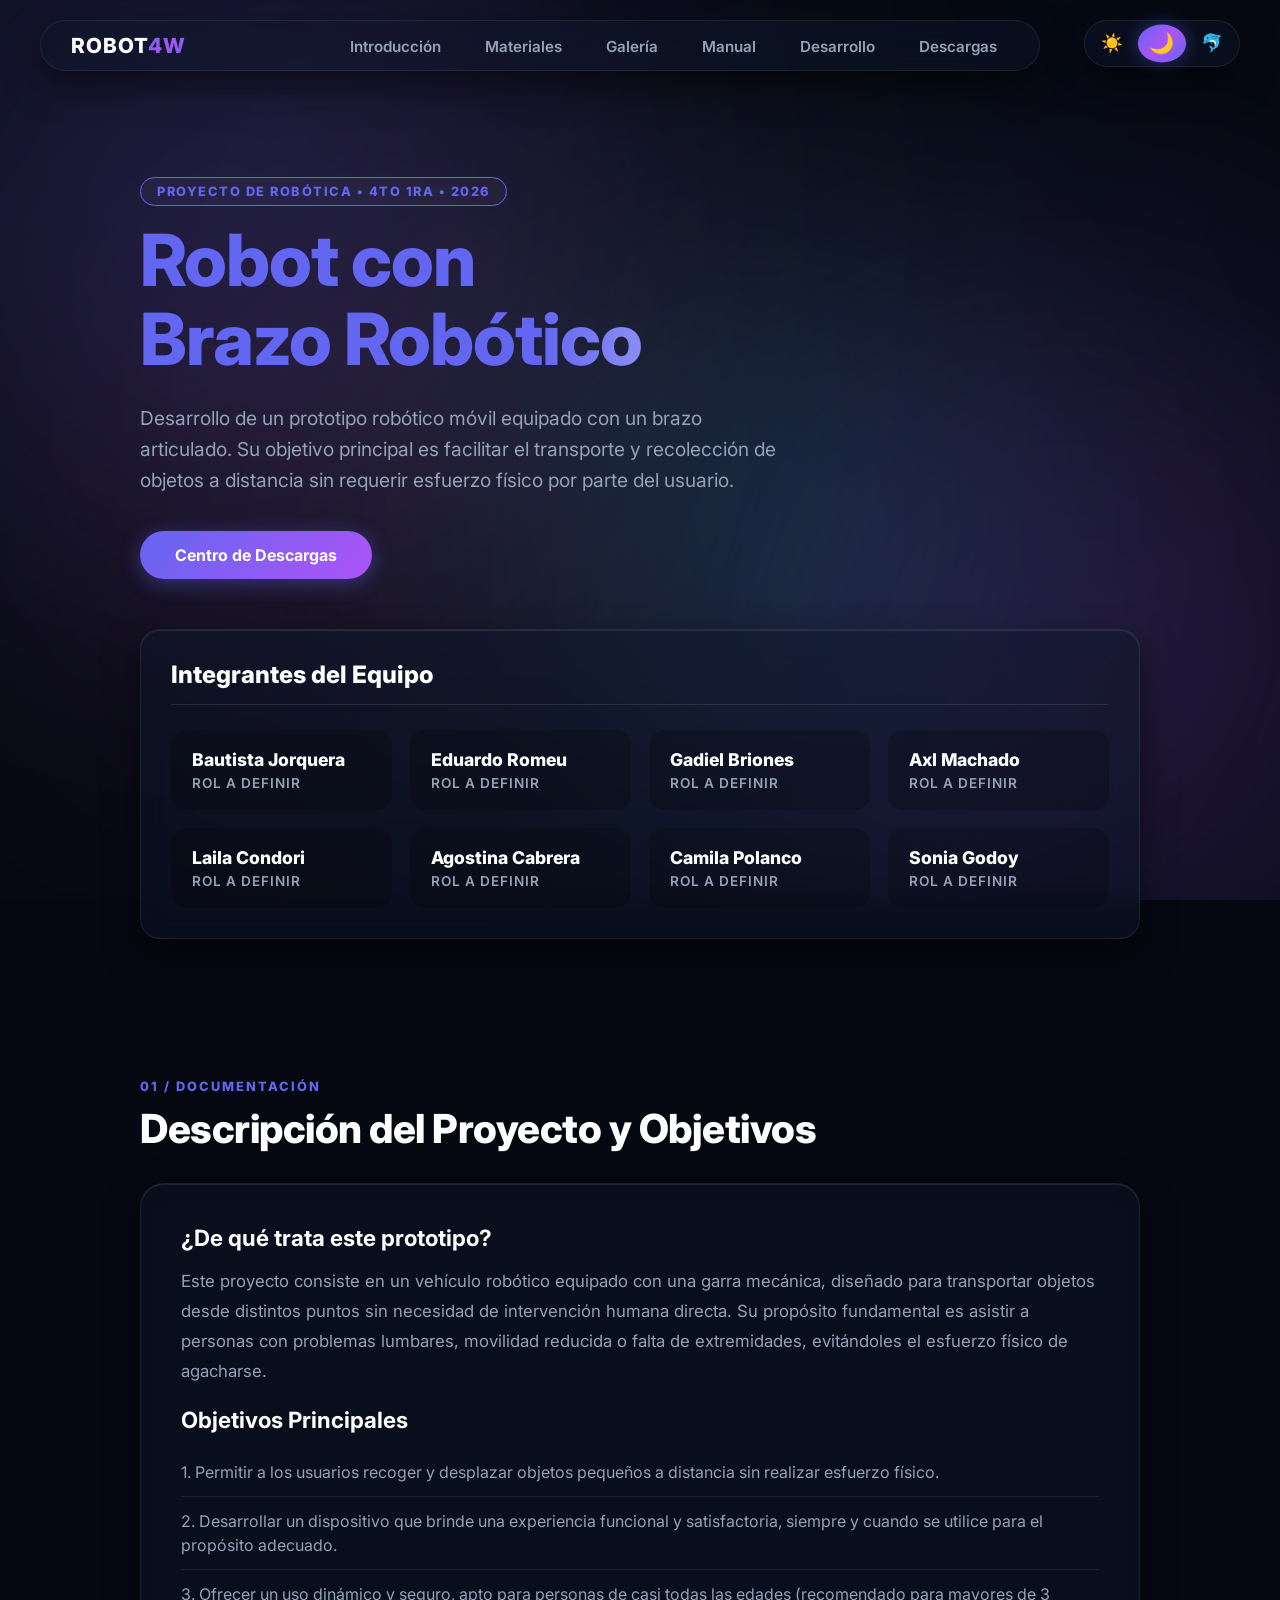
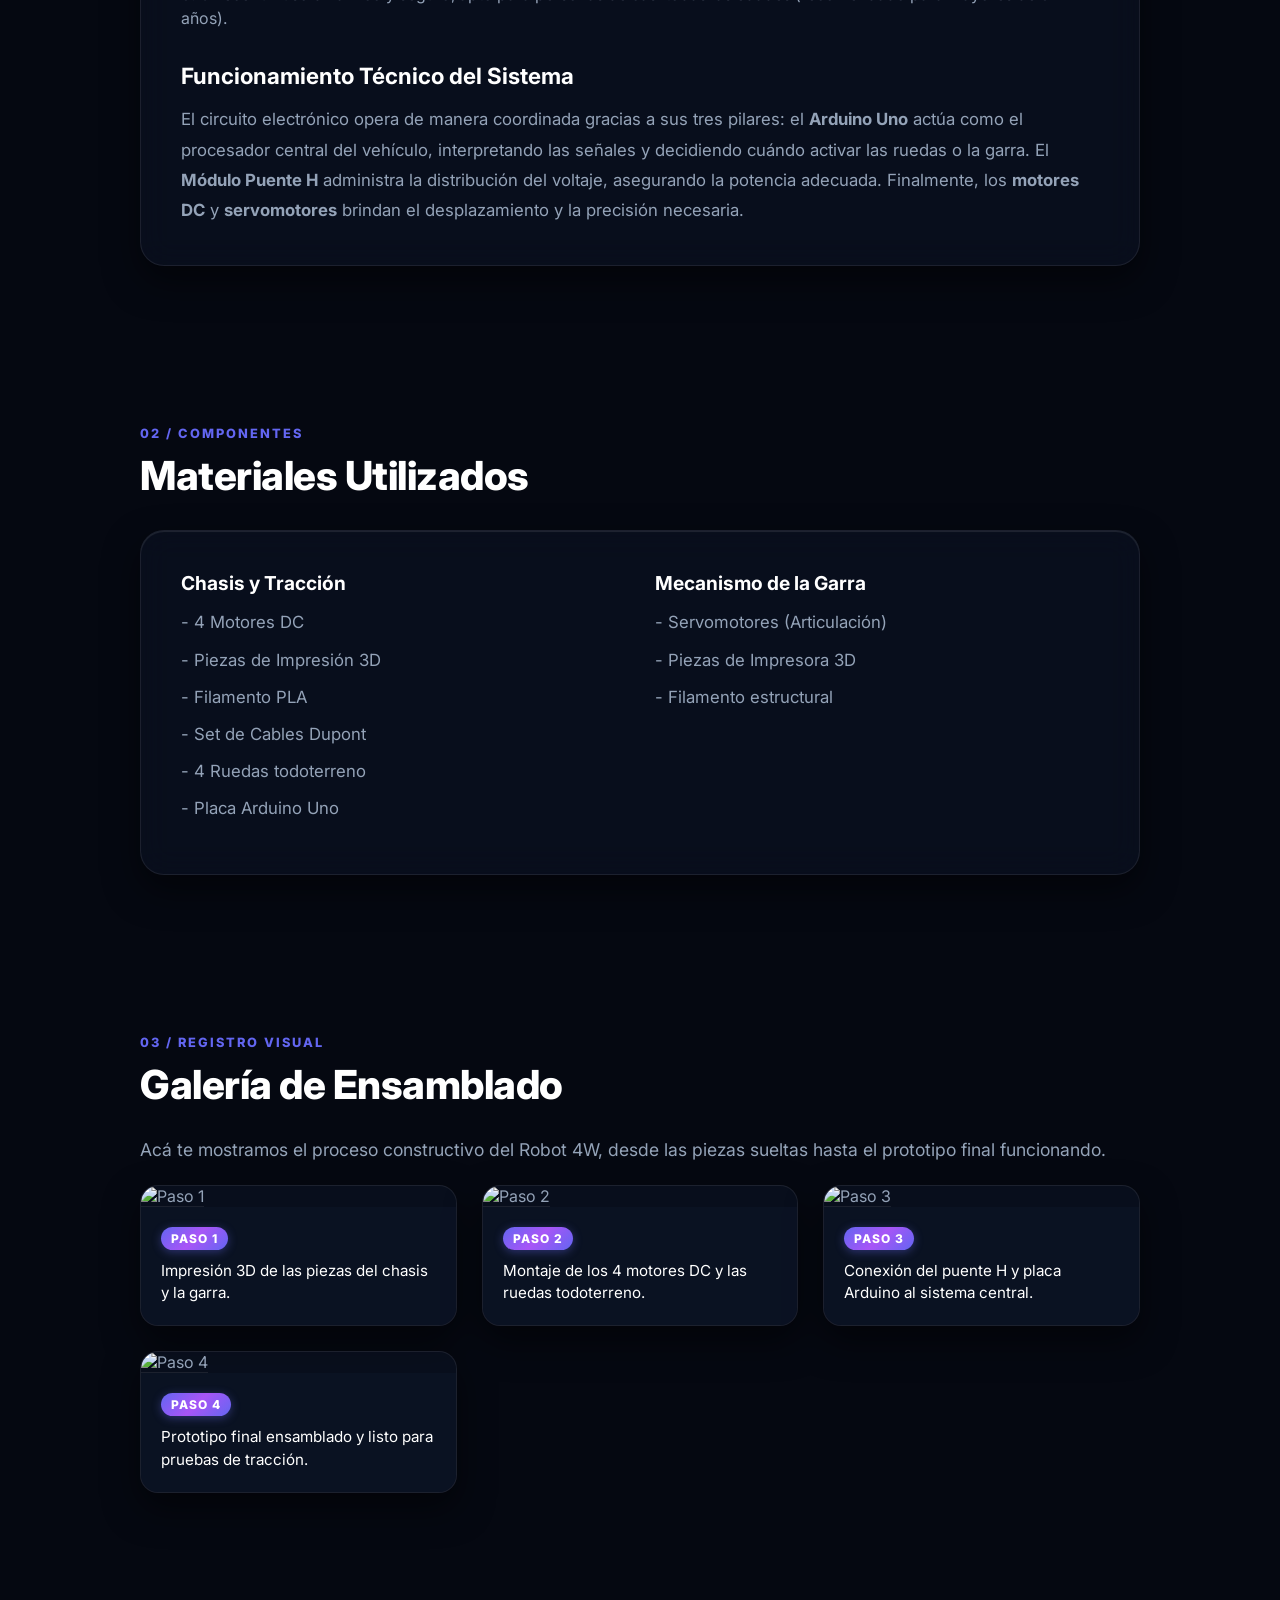
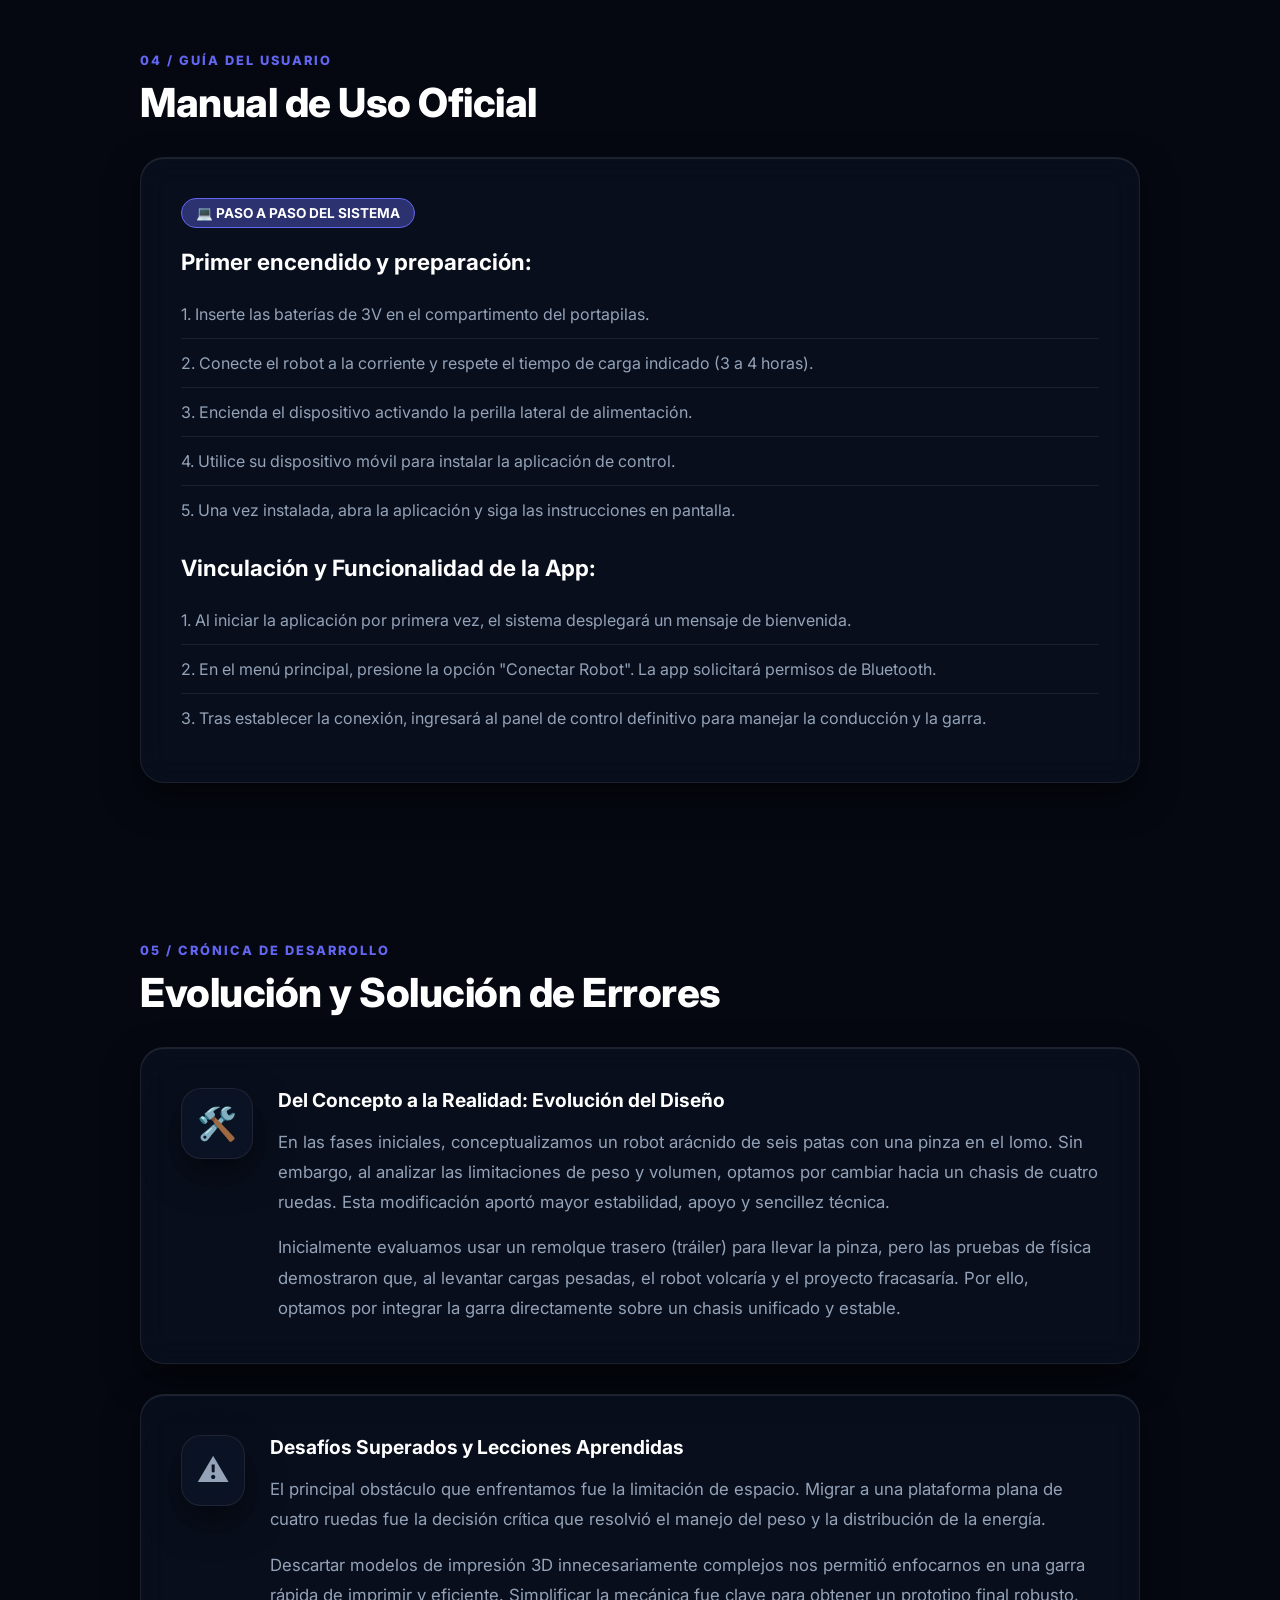
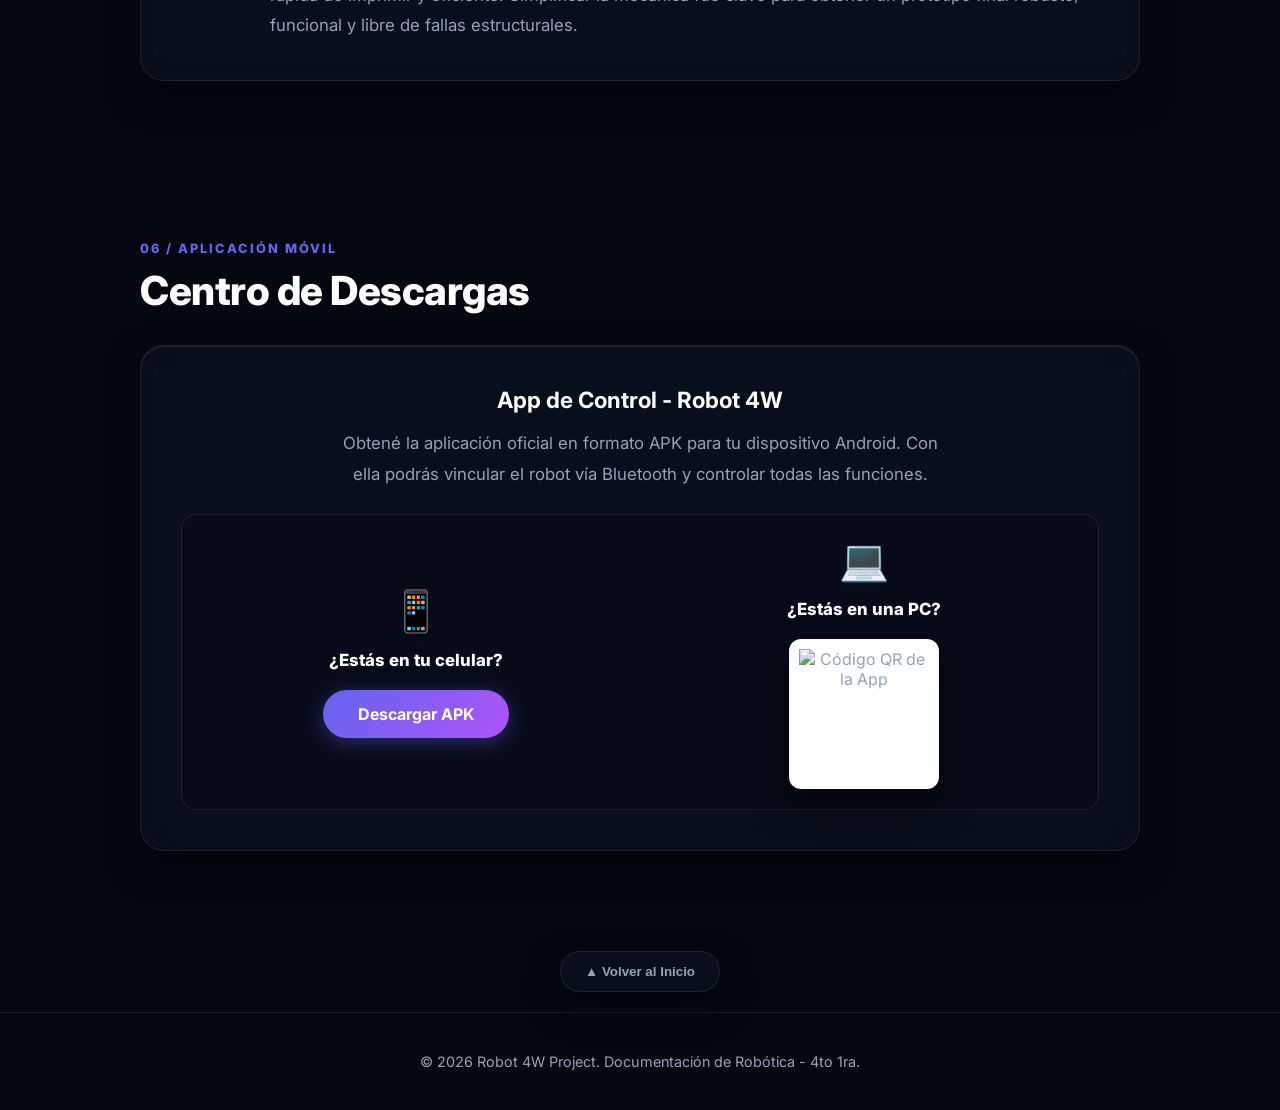
==== commit 358ddd04: "Version 3.0 Mejoras de estabilidad, Diseño nuevo y renovado, Ajuntacion de imagenes" ====
--- a/index.html
+++ b/index.html
@@ -14,7 +14,7 @@
     <div id="preloader">
         <div class="loader-content">
             <div class="spinner"></div>
-            <p>Cargando elementos y documentación...</p>
+            <p>Iniciando sistema y estabilizando interfaz...</p>
         </div>
     </div>
 
@@ -24,6 +24,7 @@
         <div class="aurora aurora-1"></div>
         <div class="aurora aurora-2"></div>
         <div class="aurora aurora-3"></div>
+        <div class="aurora aurora-4"></div>
     </div>
 
     <div class="bubbles-container" id="bubbles">
@@ -44,10 +45,10 @@
         <ul class="nav-links">
             <li><a href="#introduccion">Introducción</a></li>
             <li><a href="#materiales">Materiales</a></li>
+            <li><a href="#galeria">Galería</a></li>
             <li><a href="#gady">Manual</a></li>
             <li><a href="#desarrollo">Desarrollo</a></li>
             <li><a href="#descargas">Descargas</a></li>
-            <li><a href="#fuentes">Fuentes</a></li>
         </ul>
     </nav>
 
@@ -55,16 +56,52 @@
         <section id="inicio" class="hero-section">
             <div class="container hero-container init-hidden">
                 <div class="badge-container">
-                    <span class="badge glowing-border">PROYECTO DE ROBÓTICA • 4TO 1RA • 2026</span>
+                    <span class="badge glowing-border pulse-slow">PROYECTO DE ROBÓTICA • 4TO 1RA • 2026</span>
                 </div>
                 <h1 class="gradient-text">Robot con<br>Brazo Robótico</h1>
                 <p class="subtitle">Desarrollo de un prototipo robótico móvil equipado con un brazo articulado. Su objetivo principal es facilitar el transporte y recolección de objetos a distancia sin requerir esfuerzo físico por parte del usuario.</p>
                 <div class="hero-actions">
-                    <a href="#descargas" class="drive-btn hover-glow">Ir a Descargas</a>
-                </div>
-                <div class="team-card">
-                    <p style="font-weight: 600; font-size: 0.95rem; letter-spacing: 0.5px;">Jorquera Bautista • Romeu Eduardo • Briones Gadiel • Machado Axl • Condori Laila • Cabrera Agostina • Polanco Camila • Godoy Sonia</p>
-                </div>
+                    <a href="#descargas" class="drive-btn hover-glow">Centro de Descargas</a>
+                </div>
+                
+                <div class="team-container mt-4 animate-on-scroll">
+                    <h3 class="team-title">Integrantes del Equipo</h3>
+                    <div class="team-grid-modern">
+                        <div class="team-member-card">
+                            <span class="member-name">Bautista Jorquera</span>
+                            <span class="member-role">Rol a definir</span>
+                        </div>
+                        <div class="team-member-card">
+                            <span class="member-name">Eduardo Romeu</span>
+                            <span class="member-role">Rol a definir</span>
+                        </div>
+                        <div class="team-member-card">
+                            <span class="member-name">Gadiel Briones</span>
+                            <span class="member-role">Rol a definir</span>
+                        </div>
+                        <div class="team-member-card">
+                            <span class="member-name">Axl Machado</span>
+                            <span class="member-role">Rol a definir</span>
+                        </div>
+                        <div class="team-member-card">
+                            <span class="member-name">Laila Condori</span>
+                            <span class="member-role">Rol a definir</span>
+                        </div>
+                        <div class="team-member-card">
+                            <span class="member-name">Agostina Cabrera</span>
+                            <span class="member-role">Rol a definir</span>
+                        </div>
+                        <div class="team-member-card">
+                            <span class="member-name">Camila Polanco</span>
+                            <span class="member-role">Rol a definir</span>
+                        </div>
+                        <div class="team-member-card">
+                            <span class="member-name">Sonia Godoy</span>
+                            <span class="member-role">Rol a definir</span>
+                        </div>
+                    </div>
+                </div>
+
             </div>
         </section>
 
@@ -74,15 +111,15 @@
                 <h2>Descripción del Proyecto y Objetivos</h2>
                 <div class="glass-card premium-card staggered-item">
                     <h3>¿De qué trata este prototipo?</h3>
-                    <p>Este proyecto consiste en un vehículo robótico equipado con una garra mecánica, diseñado para transportar objetos desde distintos puntos sin necesidad de intervención humana directa. Su propósito fundamental es asistir a personas con problemas lumbares, movilidad reducida o falta de extremidades, evitándoles el esfuerzo físico de agacharse. Para lograrlo, implementamos un chasis de cuatro ruedas lo suficientemente amplio y robusto como para sostener el brazo robótico sin perder el equilibrio. Se diseñó una garra ligera que permite operar con libertad y seguridad, siendo todo el sistema controlado remotamente a través de una aplicación móvil.</p>
+                    <p>Este proyecto consiste en un vehículo robótico equipado con una garra mecánica, diseñado para transportar objetos desde distintos puntos sin necesidad de intervención humana directa. Su propósito fundamental es asistir a personas con problemas lumbares, movilidad reducida o falta de extremidades, evitándoles el esfuerzo físico de agacharse.</p>
                     <h3 style="margin-top:20px;">Objetivos Principales</h3>
                     <ul class="sleek-list">
                         <li>1. Permitir a los usuarios recoger y desplazar objetos pequeños a distancia sin realizar esfuerzo físico.</li>
                         <li>2. Desarrollar un dispositivo que brinde una experiencia funcional y satisfactoria, siempre y cuando se utilice para el propósito adecuado.</li>
                         <li>3. Ofrecer un uso dinámico y seguro, apto para personas de casi todas las edades (recomendado para mayores de 3 años).</li>
                     </ul>
-                    <h3 style="margin-top:20px;">Funcionamiento Técnico del System</h3>
-                    <p>El circuito electrónico opera de manera coordinada gracias a sus tres pilares: el <strong>Arduino Uno</strong> actúa como el procesador central del vehículo, interpretando las señales y decidiendo cuándo activar las ruedas o la garra. El <strong>Módulo Puente H</strong> administra la distribución del voltaje, asegurando la potencia adecuada tanto para la placa como para la tracción. Finalmente, los <strong>motores DC</strong> proporcionan el desplazamiento del chasis, mientras que los <strong>servomotores</strong> brindan la articulación y precisión necesaria para los movimientos de la pinza.</p>
+                    <h3 style="margin-top:20px;">Funcionamiento Técnico del Sistema</h3>
+                    <p>El circuito electrónico opera de manera coordinada gracias a sus tres pilares: el <strong>Arduino Uno</strong> actúa como el procesador central del vehículo, interpretando las señales y decidiendo cuándo activar las ruedas o la garra. El <strong>Módulo Puente H</strong> administra la distribución del voltaje, asegurando la potencia adecuada. Finalmente, los <strong>motores DC</strong> y <strong>servomotores</strong> brindan el desplazamiento y la precisión necesaria.</p>
                 </div>
             </div>
         </section>
@@ -117,12 +154,54 @@
             </div>
         </section>
 
+        <section id="galeria" class="content-section">
+            <div class="container animate-on-scroll">
+                <div class="section-meta">03 / REGISTRO VISUAL</div>
+                <h2>Galería de Ensamblado</h2>
+                <p style="margin-bottom: 25px; font-size: 1.1rem;">Acá te mostramos el proceso constructivo del Robot 4W, desde las piezas sueltas hasta el prototipo final funcionando.</p>
+                
+                <div class="gallery-grid">
+                    <div class="gallery-card">
+                        <img src="https://via.placeholder.com/400x300/1E293B/94A3B8?text=Foto+Impresi%C3%B3n+3D" alt="Paso 1" class="gallery-img">
+                        <div class="gallery-caption">
+                            <span class="step-badge">PASO 1</span>
+                            <p>Impresión 3D de las piezas del chasis y la garra.</p>
+                        </div>
+                    </div>
+                    
+                    <div class="gallery-card">
+                        <img src="https://via.placeholder.com/400x300/1E293B/94A3B8?text=Foto+Motores+y+Llantas" alt="Paso 2" class="gallery-img">
+                        <div class="gallery-caption">
+                            <span class="step-badge">PASO 2</span>
+                            <p>Montaje de los 4 motores DC y las ruedas todoterreno.</p>
+                        </div>
+                    </div>
+
+                    <div class="gallery-card">
+                        <img src="https://via.placeholder.com/400x300/1E293B/94A3B8?text=Foto+Cableado+Arduino" alt="Paso 3" class="gallery-img">
+                        <div class="gallery-caption">
+                            <span class="step-badge">PASO 3</span>
+                            <p>Conexión del puente H y placa Arduino al sistema central.</p>
+                        </div>
+                    </div>
+
+                    <div class="gallery-card">
+                        <img src="https://via.placeholder.com/400x300/1E293B/94A3B8?text=Foto+Robot+Terminado" alt="Paso 4" class="gallery-img">
+                        <div class="gallery-caption">
+                            <span class="step-badge">PASO 4</span>
+                            <p>Prototipo final ensamblado y listo para pruebas de tracción.</p>
+                        </div>
+                    </div>
+                </div>
+            </div>
+        </section>
+
         <section id="gady" class="content-section">
             <div class="container animate-on-scroll">
-                <div class="section-meta">03 / GUÍA DEL USUARIO</div>
+                <div class="section-meta">04 / GUÍA DEL USUARIO</div>
                 <h2>Manual de Uso Oficial</h2>
                 <div class="glass-card premium-card gady-summary staggered-item">
-                    <div class="gady-badge">💻 PASO A PASO DEL SISTEMA</div>
+                    <div class="gady-badge pulse-slow">💻 PASO A PASO DEL SISTEMA</div>
                     <h3>Primer encendido y preparación:</h3>
                     <ul class="sleek-list">
                         <li>1. Inserte las baterías de 3V en el compartimento del portapilas.</li>
@@ -134,8 +213,8 @@
                     <h3 style="margin-top:20px;">Vinculación y Funcionalidad de la App:</h3>
                     <ul class="sleek-list">
                         <li>1. Al iniciar la aplicación por primera vez, el sistema desplegará un mensaje de bienvenida.</li>
-                        <li>2. En el menú principal, presione la opción "Conectar Robot". La app solicitará permisos de Bluetooth; al concederlos, buscará e identificará el dispositivo en su rango de alcance.</li>
-                        <li>3. Tras establecer exitosamente la conexión, ingresará al panel de control definitivo, donde tendrá a disposición los mandos de conducción y manipulación de la garra en tiempo real.</li>
+                        <li>2. En el menú principal, presione la opción "Conectar Robot". La app solicitará permisos de Bluetooth.</li>
+                        <li>3. Tras establecer la conexión, ingresará al panel de control definitivo para manejar la conducción y la garra.</li>
                     </ul>
                 </div>
             </div>
@@ -143,24 +222,23 @@
 
         <section id="desarrollo" class="content-section">
             <div class="container animate-on-scroll">
-                <div class="section-meta">04 / CRÓNICA DE DESARROLLO</div>
-                <h2>Evolución del Proyecto y Solución de Errores</h2>
+                <div class="section-meta">05 / CRÓNICA DE DESARROLLO</div>
+                <h2>Evolución y Solución de Errores</h2>
                 <div class="timeline">
                     <div class="timeline-step glass-card premium-card staggered-item">
-                        <div class="step-indicator">🛠️</div>
+                        <div class="step-indicator pulse-slow">🛠️</div>
                         <div class="step-content">
                             <h4>Del Concepto a la Realidad: Evolución del Diseño</h4>
-                            <p>En las fases iniciales, conceptualizamos un robot arácnido de seis patas con una pinza en el lomo. Sin embargo, al analizar las limitaciones de peso y volumen, uno de los integrantes propuso cambiar hacia un chasis de cuatro ruedas. Esta modificación aportó mayor estabilidad, apoyo y sencillez técnica. Además, al disponer previamente de las ruedas y la experiencia en impresión 3D, el desarrollo se agilizó drásticamente.</p>
-                            <p>Comenzamos modelando la garra, buscando una estructura con base firme y un agarre sólido. Posteriormente, diseñamos un chasis lo suficientemente amplio para soportar su peso. Inicialmente evaluamos usar un remolque trasero (tráiler) para llevar la pinza, pero las pruebas de física demostraron que, al levantar cargas pesadas, el robot volcaría y el proyecto fracasaría. Por ello, optamos por integrar la garra directamente sobre un chasis unificado y de mayor tamaño, asegurando un centro de gravedad bajo y estable.</p>
-                            <p>El mecanismo de sujeción también pasó por iteraciones. Pensamos en incorporar una mano humanoide o una pinza ancha de tres dedos, pero exigían demasiadas piezas y tiempo de ensamblaje. Finalmente, priorizamos la eficiencia y la ligereza, eligiendo un modelo de dos pinzas, estilizado y fácil de controlar, que cumple su función a la perfección sin sobrecargar los servomotores.</p>
+                            <p>En las fases iniciales, conceptualizamos un robot arácnido de seis patas con una pinza en el lomo. Sin embargo, al analizar las limitaciones de peso y volumen, optamos por cambiar hacia un chasis de cuatro ruedas. Esta modificación aportó mayor estabilidad, apoyo y sencillez técnica.</p>
+                            <p>Inicialmente evaluamos usar un remolque trasero (tráiler) para llevar la pinza, pero las pruebas de física demostraron que, al levantar cargas pesadas, el robot volcaría y el proyecto fracasaría. Por ello, optamos por integrar la garra directamente sobre un chasis unificado y estable.</p>
                         </div>
                     </div>
                     <div class="timeline-step glass-card premium-card staggered-item">
-                        <div class="step-indicator">⚠️</div>
+                        <div class="step-indicator pulse-slow">⚠️</div>
                         <div class="step-content">
                             <h4>Desafíos Superados y Lecciones Aprendidas</h4>
-                            <p>El principal obstáculo que enfrentamos fue la limitación de espacio. En nuestro primer boceto (la araña), el área era tan reducida que no permitía alojar correctamente el banco de baterías ni garantizaba el equilibrio de la estructura. Migrar a una plataforma plana de cuatro ruedas fue la decisión crítica que resolvió el manejo del peso y la distribución de la energía.</p>
-                            <p>Otro desafío fue optimizar los tiempos de producción. Descartar modelos de impresión 3D innecesariamente complejos (como la mano articulada de múltiples dedos) nos permitió enfocarnos en una garra rápida de imprimir y eficiente en el uso. Simplificar la mecánica fue clave para obtener un prototipo final robusto, funcional y libre de fallas estructurales al momento de operar la tracción y el levantamiento simultáneo.</p>
+                            <p>El principal obstáculo que enfrentamos fue la limitación de espacio. Migrar a una plataforma plana de cuatro ruedas fue la decisión crítica que resolvió el manejo del peso y la distribución de la energía.</p>
+                            <p>Descartar modelos de impresión 3D innecesariamente complejos nos permitió enfocarnos en una garra rápida de imprimir y eficiente. Simplificar la mecánica fue clave para obtener un prototipo final robusto, funcional y libre de fallas estructurales.</p>
                         </div>
                     </div>
                 </div>
@@ -169,12 +247,12 @@
 
         <section id="descargas" class="content-section">
             <div class="container animate-on-scroll">
-                <div class="section-meta">05 / APLICACIÓN MÓVIL</div>
+                <div class="section-meta">06 / APLICACIÓN MÓVIL</div>
                 <h2>Centro de Descargas</h2>
                 <div class="glass-card premium-card staggered-item" style="text-align: center;">
                     <h3>App de Control - Robot 4W</h3>
-                    <p style="max-width: 600px; margin: 0 auto; margin-bottom: 25px;">Obtené la aplicación oficial en formato APK para tu dispositivo Android. Con ella podrás vincular el robot vía Bluetooth y controlar todas las funciones de conducción y movimiento de la garra.</p>
-                    <div class="app-grid" style="align-items: center; background: rgba(0,0,0,0.1); padding: 20px; border-radius: 15px;">
+                    <p style="max-width: 600px; margin: 0 auto; margin-bottom: 25px;">Obtené la aplicación oficial en formato APK para tu dispositivo Android. Con ella podrás vincular el robot vía Bluetooth y controlar todas las funciones.</p>
+                    <div class="app-grid" style="align-items: center; background: rgba(0,0,0,0.1); padding: 20px; border-radius: 15px; border: 1px solid var(--border-color);">
                         <div>
                             <div style="font-size: 2.5rem; margin-bottom: 10px;">📱</div>
                             <p style="margin-bottom: 15px; font-weight: 800; color: var(--text-title);">¿Estás en tu celular?</p>
@@ -184,7 +262,7 @@
                             <div style="font-size: 2.5rem; margin-bottom: 10px;">💻</div>
                             <p style="margin-bottom: 15px; font-weight: 800; color: var(--text-title);">¿Estás en una PC?</p>
                             <div style="background: white; padding: 10px; display: inline-block; border-radius: 12px; box-shadow: var(--card-shadow);">
-                                <img id="qr-auto" src="" alt="Código QR de la App" style="display: block; width: 130px; height: 130px; opacity: 0.5;">
+                                <img id="qr-auto" src="" alt="Código QR de la App" style="display: block; width: 130px; height: 130px; opacity: 0.5; transition: opacity 0.5s;">
                             </div>
                         </div>
                     </div>
@@ -192,20 +270,6 @@
             </div>
         </section>
 
-        <section id="fuentes" class="content-section">
-            <div class="container animate-on-scroll">
-                <div class="section-meta">06 / BIBLIOGRAFÍA Y RECURSOS</div>
-                <h2>Plataformas y Fuentes de Diseño</h2>
-                <div class="glass-card premium-card staggered-item">
-                    <ul class="clean-list">
-                        <li>• <a href="https://www.tinkercad.com" target="_blank">Tinkercad.com</a> - Entorno digital para modelado y ensamble 3D.</li>
-                        <li>• <a href="https://Printables.com" target="_blank">Printables.com</a> - Repositorio de piezas mecánicas gratuitas.</li>
-                        <li>• <a href="https://Thingiverse.com" target="_blank">Thingiverse.com</a> - Biblioteca de archivos STL de código abierto.</li>
-                        <li>• <a href="https://Makerworld.com" target="_blank">Makerworld.com</a> - Modelos estructurales para impresión 3D.</li>
-                    </ul>
-                </div>
-            </div>
-        </section>
     </main>
 
     <div class="bottom-navigation">
--- a/styles.css
+++ b/styles.css
@@ -1,66 +1,70 @@
 /* ==========================================================
-   ROBOT 4W - ESTILOS CORE Y TEMAS MULTIPLE (SIN REFLEJO EN PISO)
+   ROBOT 4W - ESTÉTICA ULTRA PREMIUM (SIN BLUR, CON GALERÍA)
    ========================================================== */
 
 :root {
     --font-main: 'Inter', sans-serif;
-    --transition-smooth: all 0.4s cubic-bezier(0.16, 1, 0.3, 1);
-}
+    --transition-smooth: all 0.5s cubic-bezier(0.16, 1, 0.3, 1);
+}
+
+/* ==========================================================
+   SCROLLBAR PERSONALIZADO (Barra lateral moderna)
+   ========================================================== */
+::-webkit-scrollbar { width: 10px; }
+::-webkit-scrollbar-track { background: var(--bg-color); }
+::-webkit-scrollbar-thumb { background: var(--accent); border-radius: 10px; }
+::-webkit-scrollbar-thumb:hover { background: #a855f7; }
 
 /* TEMA: OSCURO (Por Defecto) */
 body.theme-dark {
-    --bg-color: #070b19;
+    --bg-color: #050811;
     --card-bg: rgba(15, 23, 42, 0.45);
     --text-main: #94a3b8;
-    --text-title: #f8fafc;
+    --text-title: #ffffff;
     --accent: #6366f1;
-    --accent-gradient: linear-gradient(135deg, #6366f1, #a855f7);
-    --accent-glow: rgba(99, 102, 241, 0.3);
-    --border-color: rgba(255, 255, 255, 0.06);
-    --card-shadow: 0 8px 32px 0 rgba(0, 0, 0, 0.37);
+    --accent-gradient: linear-gradient(135deg, #6366f1, #a855f7, #6366f1);
+    --accent-glow: rgba(99, 102, 241, 0.4);
+    --border-color: rgba(255, 255, 255, 0.08);
+    --card-shadow: 0 15px 35px 0 rgba(0, 0, 0, 0.5);
+    --glass-highlight: inset 0 1px 1px rgba(255,255,255,0.1);
 }
 
 /* TEMA: CLARO */
 body.theme-light {
     --bg-color: #f1f5f9;
-    --card-bg: rgba(255, 255, 255, 0.7);
+    --card-bg: rgba(255, 255, 255, 0.8);
     --text-main: #475569;
     --text-title: #0f172a;
     --accent: #3b82f6;
-    --accent-gradient: linear-gradient(135deg, #3b82f6, #06b6d4);
-    --accent-glow: rgba(59, 130, 246, 0.2);
-    --border-color: rgba(0, 0, 0, 0.06);
-    --card-shadow: 0 8px 32px 0 rgba(148, 163, 184, 0.15);
+    --accent-gradient: linear-gradient(135deg, #3b82f6, #06b6d4, #3b82f6);
+    --accent-glow: rgba(59, 130, 246, 0.25);
+    --border-color: rgba(0, 0, 0, 0.08);
+    --card-shadow: 0 15px 35px 0 rgba(148, 163, 184, 0.2);
+    --glass-highlight: inset 0 1px 1px rgba(255,255,255,0.6);
 }
 
 /* TEMA: FRUTIGER AERO */
 body.theme-frutiger {
     --bg-color: #e0f2fe;
-    --card-bg: rgba(255, 255, 255, 0.35);
+    --card-bg: rgba(255, 255, 255, 0.4);
     --text-main: #0369a1;
     --text-title: #0c4a6e;
     --accent: #06b6d4;
-    --accent-gradient: linear-gradient(135deg, #0284c7, #4ade80);
+    --accent-gradient: linear-gradient(135deg, #0284c7, #4ade80, #0284c7);
     --accent-glow: rgba(6, 182, 212, 0.4);
-    --border-color: rgba(255, 255, 255, 0.6);
-    --card-shadow: 0 8px 32px 0 rgba(2, 132, 199, 0.15);
+    --border-color: rgba(255, 255, 255, 0.7);
+    --card-shadow: 0 15px 35px 0 rgba(2, 132, 199, 0.2);
+    --glass-highlight: inset 0 2px 3px rgba(255,255,255,0.8);
 }
 
 /* GENERALES */
-* {
-    box-sizing: border-box;
-    margin: 0;
-    padding: 0;
-    -webkit-tap-highlight-color: transparent;
-}
-html {
-    scroll-behavior: smooth;
-}
+* { box-sizing: border-box; margin: 0; padding: 0; -webkit-tap-highlight-color: transparent; }
+html { scroll-behavior: smooth; }
 body {
     font-family: var(--font-main);
     background-color: var(--bg-color);
     color: var(--text-main);
-    transition: var(--transition-smooth);
+    transition: background-color 0.8s ease, color 0.8s ease;
     overflow-x: hidden;
 }
 
@@ -69,206 +73,225 @@
     position: fixed; top:0; left:0; width:100%; height:100%;
     background: var(--bg-color); z-index: 99999;
     display: flex; align-items: center; justify-content: center;
-    transition: opacity 0.5s ease;
+    transition: opacity 0.6s ease, visibility 0.6s;
 }
 .loader-content { text-align: center; }
 .spinner {
-    width: 40px; height: 40px; border: 4px solid var(--border-color);
+    width: 45px; height: 45px; border: 4px solid var(--border-color);
     border-top: 4px solid var(--accent); border-radius: 50%;
-    animation: spin 1s linear infinite; margin: 0 auto 15px;
+    animation: spin 1s cubic-bezier(0.68, -0.55, 0.265, 1.55) infinite; 
+    margin: 0 auto 15px;
 }
 @keyframes spin { 0% { transform: rotate(0deg); } 100% { transform: rotate(360deg); } }
 
 .scroll-progress-bar {
-    position: fixed; top:0; left:0; height: 3px; background: var(--accent-gradient);
+    position: fixed; top:0; left:0; height: 4px; background: var(--accent-gradient);
+    background-size: 200% auto; animation: gradient-shift 3s linear infinite;
     width: 0%; z-index: 10000; transition: width 0.1s ease;
 }
 
-/* FONDOS DINÁMICOS */
+/* FONDOS MAGNÉTICOS Y AURORAS */
 .aurora-container {
     position: fixed; top:0; left:0; width:100%; height:100%; z-index: -2; overflow: hidden; pointer-events: none;
 }
 .aurora {
-    position: absolute; width: 600px; height: 600px; border-radius: 50%; filter: blur(120px); opacity: 0.15; mix-blend-mode: screen; animation: float 20s infinite alternate;
-}
-body.theme-light .aurora { opacity: 0.05; mix-blend-mode: multiply; }
-.aurora-1 { background: #6366f1; top: -10%; left: -10%; }
-.aurora-2 { background: #a855f7; bottom: -10%; right: -10%; animation-delay: -5s; }
-.aurora-3 { background: #06b6d4; top: 40%; left: 50%; animation-delay: -10s; }
-
-@keyframes float {
-    0% { transform: translate(0, 0) scale(1); }
-    100% { transform: translate(100px, 50px) scale(1.2); }
-}
-
-.bubbles-container {
-    position: fixed; top:0; left:0; width:100%; height:100%; z-index: -1; pointer-events: none; display: none;
-}
-body.theme-frutiger .bubbles-container { display: block; }
-.bubble {
-    position: absolute; bottom: -20px; background: rgba(255,255,255,0.4); border: 1px solid rgba(255,255,255,0.6); border-radius: 50%; box-shadow: inset 0 0 10px rgba(255,255,255,0.5); animation: rise 10s infinite linear;
-}
-.bubble:nth-child(1) { left: 10%; width: 30px; height: 30px; animation-duration: 8s; }
-.bubble:nth-child(2) { left: 30%; width: 15px; height: 15px; animation-duration: 12s; animation-delay: 2s; }
-.bubble:nth-child(3) { left: 50%; width: 45px; height: 45px; animation-duration: 10s; animation-delay: 1s; }
-.bubble:nth-child(4) { left: 70%; width: 25px; height: 25px; animation-duration: 9s; animation-delay: 4s; }
-.bubble:nth-child(5) { left: 85%; width: 20px; height: 20px; animation-duration: 11s; animation-delay: 3s; }
-.bubble:nth-child(6) { left: 95%; width: 35px; height: 35px; animation-duration: 7s; animation-delay: 5s; }
-
-@keyframes rise {
-    0% { transform: translateY(0) scale(1); opacity: 0; }
-    10% { opacity: 0.6; }
-    90% { opacity: 0.6; }
-    100% { transform: translateY(-105vh) scale(1.1); opacity: 0; }
-}
-
-/* BOTONES DE TEMA (FLOTANTES) */
-.floating-controls {
-    position: fixed; top: 20px; right: 40px; z-index: 2000;
-}
+    position: absolute; width: 700px; height: 700px; border-radius: 50%; 
+    filter: blur(140px); opacity: 0.18; mix-blend-mode: screen; 
+    animation: float-complex 20s infinite alternate cubic-bezier(0.4, 0, 0.2, 1);
+}
+body.theme-light .aurora { opacity: 0.08; mix-blend-mode: multiply; }
+body.theme-frutiger .aurora { opacity: 0.3; }
+
+.aurora-1 { background: #6366f1; top: -15%; left: -10%; animation-duration: 25s; }
+.aurora-2 { background: #a855f7; bottom: -10%; right: -10%; animation-delay: -5s; animation-duration: 22s; }
+.aurora-3 { background: #06b6d4; top: 30%; left: 40%; animation-delay: -10s; width: 500px; height: 500px; }
+.aurora-4 { background: #ec4899; bottom: 20%; left: 5%; animation-delay: -15s; width: 600px; height: 600px; filter: blur(160px); opacity: 0.12;}
+
+@keyframes float-complex {
+    0% { transform: translate(0, 0) scale(1) rotate(0deg); }
+    33% { transform: translate(80px, 40px) scale(1.1) rotate(5deg); }
+    66% { transform: translate(-40px, 80px) scale(0.95) rotate(-5deg); }
+    100% { transform: translate(100px, -40px) scale(1.15) rotate(10deg); }
+}
+
+/* BOTONES DE TEMA */
+.floating-controls { position: fixed; top: 20px; right: 40px; z-index: 2000; }
 .theme-switchers {
-    display: flex; gap: 8px; background: var(--card-bg); padding: 6px; border-radius: 30px; border: 1px solid var(--border-color); backdrop-filter: blur(12px); box-shadow: var(--card-shadow);
+    display: flex; gap: 8px; background: var(--card-bg); padding: 6px; border-radius: 30px; border: 1px solid var(--border-color); backdrop-filter: blur(15px); box-shadow: var(--card-shadow);
 }
 .control-btn {
     background: none; border: none; font-size: 1.1rem; cursor: pointer; padding: 6px 10px; border-radius: 50%; transition: var(--transition-smooth);
 }
 .control-btn.active {
-    background: var(--accent-gradient); box-shadow: 0 0 10px var(--accent-glow); transform: scale(1.1);
-}
-
-/* BARRA DE NAVEGACIÓN DESKTOP */
+    background: var(--accent-gradient); box-shadow: 0 0 15px var(--accent-glow); transform: scale(1.15);
+}
+
+/* NAVEGACIÓN DESKTOP */
 .floating-nav {
-    position: fixed; top: 20px; left: 40px; right: 240px; display: flex; justify-content: space-between; align-items: center; background: var(--card-bg); backdrop-filter: blur(12px); border: 1px solid var(--border-color); padding: 12px 30px; border-radius: 30px; box-shadow: var(--card-shadow); z-index: 1500; transition: var(--transition-smooth);
-}
-body.theme-frutiger .floating-nav, body.theme-frutiger .theme-switchers, body.theme-frutiger .glass-card {
-    background: rgba(255, 255, 255, 0.45); border: 1px solid rgba(255, 255, 255, 0.7); box-shadow: 0 8px 32px rgba(2, 132, 199, 0.2), inset 0 4px 10px rgba(255,255,255,0.6); backdrop-filter: blur(15px);
-}
-.logo {
-    font-weight: 800; font-size: 1.3rem; color: var(--text-title); letter-spacing: 1px;
-}
-.logo span { 
-    color: var(--accent); 
-    background: var(--accent-gradient); 
-    -webkit-background-clip: text; 
-    background-clip: text;
-    -webkit-text-fill-color: transparent; 
-}
-.nav-links {
-    display: flex; gap: 20px; list-style: none;
-}
+    position: fixed; top: 20px; left: 40px; right: 240px; display: flex; justify-content: space-between; align-items: center; background: var(--card-bg); backdrop-filter: blur(15px); border: 1px solid var(--border-color); padding: 12px 30px; border-radius: 30px; box-shadow: var(--card-shadow); z-index: 1500; transition: var(--transition-smooth);
+}
+.logo { font-weight: 800; font-size: 1.3rem; color: var(--text-title); letter-spacing: 1px; }
+.logo span { color: var(--accent); background: var(--accent-gradient); background-clip: text; -webkit-background-clip: text; -webkit-text-fill-color: transparent; }
+.nav-links { display: flex; gap: 20px; list-style: none; }
 .nav-links a {
-    text-decoration: none; color: var(--text-main); font-weight: 600; font-size: 0.95rem; transition: var(--transition-smooth); padding: 6px 12px; border-radius: 15px;
-}
-.nav-links a:hover {
-    color: var(--text-title); background: rgba(255,255,255,0.08);
-}
-body.theme-light .nav-links a:hover { background: rgba(0,0,0,0.05); }
+    text-decoration: none; color: var(--text-main); font-weight: 600; font-size: 0.95rem; transition: var(--transition-smooth); padding: 6px 12px; border-radius: 15px; position: relative;
+}
+.nav-links a:hover { color: var(--text-title); background: rgba(255,255,255,0.1); transform: translateY(-2px); }
 
 /* CONTENIDO PRINCIPAL */
-main {
-    padding-top: 120px; width: 100%;
-}
-.container {
-    width: 90%; max-width: 1000px; margin: 0 auto;
-}
-.hero-section {
-    min-height: 80vh; display: flex; align-items: center; padding: 60px 0;
-}
+main { padding-top: 120px; width: 100%; }
+.container { width: 90%; max-width: 1000px; margin: 0 auto; }
+.hero-section { min-height: 80vh; display: flex; align-items: center; padding: 60px 0; }
 .hero-container { text-align: left; }
 .badge-container { margin-bottom: 20px; }
 .badge {
-    font-size: 0.8rem; font-weight: 800; letter-spacing: 1.5px; padding: 6px 16px; border-radius: 20px; background: rgba(255,255,255,0.03); color: var(--accent); border: 1px solid var(--border-color);
-}
-.glowing-border { box-shadow: 0 0 15px var(--accent-glow); border-color: var(--accent); }
-
-/* ==========================================================
-   🔥 EFECTO BRILLO MÓVIL EN EL TÍTULO (SIN REFLEJO) 🔥
-   ========================================================== */
-h1 {
-    font-size: 4rem; 
-    font-weight: 800; 
-    line-height: 1.1; 
-    margin-bottom: 25px; /* Ajustado de forma limpia sin el reflejo */
-    color: var(--text-title);
-}
+    font-size: 0.8rem; font-weight: 800; letter-spacing: 1.5px; padding: 6px 16px; border-radius: 20px; background: rgba(255,255,255,0.03); color: var(--accent); border: 1px solid var(--accent);
+}
+.pulse-slow { animation: pulse-soft 3s infinite; }
+@keyframes pulse-soft {
+    0% { box-shadow: 0 0 0 0 var(--accent-glow); }
+    50% { box-shadow: 0 0 15px 5px var(--accent-glow); }
+    100% { box-shadow: 0 0 0 0 var(--accent-glow); }
+}
+
+h1 { font-size: clamp(3rem, 6vw, 4.5rem); font-weight: 800; line-height: 1.1; margin-bottom: 25px; color: var(--text-title); letter-spacing: -1px; }
 .gradient-text {
-    background: linear-gradient(
-        to right,
-        var(--accent) 20%,
-        #ffffff 40%,
-        #ffffff 60%,
-        var(--accent) 80%
-    );
+    background: linear-gradient( to right, var(--accent) 20%, #ffffff 40%, #ffffff 60%, var(--accent) 80% );
     background-size: 200% auto;
-    -webkit-background-clip: text;
-    background-clip: text;
-    -webkit-text-fill-color: transparent;
-    animation: text-shine 4s linear infinite;
-}
-
-@keyframes text-shine {
-    to { background-position: 200% center; }
-}
-
-.subtitle {
-    font-size: 1.2rem; line-height: 1.6; max-width: 650px; margin-bottom: 35px; color: var(--text-main);
-}
+    background-clip: text; -webkit-background-clip: text; -webkit-text-fill-color: transparent;
+    animation: gradient-shift 4s linear infinite;
+}
+@keyframes gradient-shift { to { background-position: 200% center; } }
+
+.subtitle { font-size: 1.2rem; line-height: 1.6; max-width: 650px; margin-bottom: 35px; color: var(--text-main); }
 .hero-actions { margin-bottom: 40px; }
 
-/* ==========================================================
-   🔥 LATIDO DE LUZ EN EL BOTÓN DE DESCARGA 🔥
-   ========================================================== */
+/* BOTÓN LATIDO */
 .drive-btn {
-    display: inline-block; text-decoration: none; background: var(--accent-gradient); color: white !important; font-weight: 700; padding: 14px 35px; border-radius: 30px; box-shadow: 0 4px 20px var(--accent-glow); transition: var(--transition-smooth); cursor: pointer; border: none; font-size: 1rem;
-    animation: pulse-glow 2.5s infinite;
-}
-.drive-btn:hover { transform: translateY(-3px); opacity: 0.95; }
-
+    display: inline-block; text-decoration: none; background: var(--accent-gradient); background-size: 200% auto; color: white !important; font-weight: 700; padding: 14px 35px; border-radius: 30px; box-shadow: 0 4px 20px var(--accent-glow); transition: var(--transition-smooth); cursor: pointer; border: none; font-size: 1rem;
+    animation: pulse-glow 2.5s infinite, gradient-shift 4s linear infinite;
+}
+.drive-btn:hover { transform: translateY(-4px) scale(1.02); opacity: 1; box-shadow: 0 10px 30px var(--accent-glow); }
 @keyframes pulse-glow {
     0% { box-shadow: 0 0 0 0 var(--accent-glow); }
     70% { box-shadow: 0 0 0 15px rgba(0,0,0,0); }
     100% { box-shadow: 0 0 0 0 rgba(0,0,0,0); }
 }
 
-.team-card {
-    background: var(--card-bg); border: 1px solid var(--border-color); padding: 12px 20px; border-radius: 15px; backdrop-filter: blur(10px); display: inline-block; max-width: 100%;
-}
-
-/* SECCIONES DE CONTENIDO */
+/* SECCIÓN DE INTEGRANTES */
+.team-container {
+    margin-top: 50px; background: var(--card-bg); border: 1px solid var(--border-color); border-radius: 20px; padding: 30px;
+    backdrop-filter: blur(15px); width: 100%; box-shadow: var(--glass-highlight), var(--card-shadow);
+}
+.team-title {
+    font-size: 1.5rem; color: var(--text-title); margin-bottom: 25px; border-bottom: 1px solid rgba(255,255,255,0.1); padding-bottom: 15px; font-weight: 800;
+}
+.team-grid-modern {
+    display: grid; grid-template-columns: repeat(auto-fit, minmax(220px, 1fr)); gap: 18px;
+}
+.team-member-card {
+    background: rgba(0, 0, 0, 0.2); padding: 18px 20px; border-radius: 15px; border: 1px solid transparent;
+    transition: var(--transition-smooth); position: relative; overflow: hidden;
+}
+body.theme-light .team-member-card, body.theme-frutiger .team-member-card { background: rgba(255, 255, 255, 0.5); }
+.team-member-card:hover {
+    border-color: var(--accent); transform: translateY(-6px); box-shadow: 0 10px 25px var(--accent-glow); background: var(--card-bg);
+}
+.member-name { display: block; font-weight: 800; color: var(--text-title); font-size: 1.1rem; transition: color 0.3s; }
+.team-member-card:hover .member-name { color: var(--accent); }
+.member-role { display: block; font-size: 0.85rem; color: var(--text-main); margin-top: 5px; font-weight: 600; text-transform: uppercase; letter-spacing: 1px; }
+
+/* ==========================================================
+   🔥 NUEVA GALERÍA PASO A PASO 🔥
+   ========================================================== */
+.gallery-grid {
+    display: grid;
+    grid-template-columns: repeat(auto-fit, minmax(260px, 1fr));
+    gap: 25px;
+    margin-top: 20px;
+}
+.gallery-card {
+    background: var(--card-bg);
+    border: 1px solid var(--border-color);
+    border-radius: 18px;
+    overflow: hidden;
+    transition: var(--transition-smooth);
+    box-shadow: var(--card-shadow);
+}
+.gallery-card:hover {
+    transform: translateY(-8px);
+    border-color: var(--accent);
+    box-shadow: 0 15px 30px var(--accent-glow);
+}
+.gallery-img {
+    width: 100%;
+    height: 220px;
+    object-fit: cover;
+    border-bottom: 1px solid var(--border-color);
+    transition: transform 0.5s ease;
+}
+.gallery-card:hover .gallery-img {
+    transform: scale(1.05);
+}
+.gallery-caption {
+    padding: 20px;
+    background: var(--card-bg);
+    position: relative;
+    z-index: 2;
+}
+.gallery-caption p {
+    font-size: 0.95rem;
+    color: var(--text-title);
+    line-height: 1.5;
+    margin: 0;
+}
+.step-badge {
+    display: inline-block;
+    background: var(--accent-gradient);
+    color: white;
+    padding: 4px 10px;
+    border-radius: 12px;
+    font-size: 0.75rem;
+    font-weight: 800;
+    letter-spacing: 1px;
+    margin-bottom: 10px;
+    box-shadow: 0 2px 10px var(--accent-glow);
+}
+
+/* SECCIONES Y TEXTOS */
 .content-section { padding: 80px 0; }
 .section-meta { font-size: 0.8rem; font-weight: 800; color: var(--accent); letter-spacing: 2px; margin-bottom: 10px; }
-h2 { font-size: 2.2rem; font-weight: 800; color: var(--text-title); margin-bottom: 30px; }
+h2 { font-size: clamp(2rem, 4vw, 2.5rem); font-weight: 800; color: var(--text-title); margin-bottom: 30px; letter-spacing: -0.5px; }
 h3 { font-size: 1.4rem; font-weight: 700; color: var(--text-title); margin-bottom: 15px; }
 h4 { font-size: 1.2rem; font-weight: 700; color: var(--text-title); margin-bottom: 15px; }
 
-/* ==========================================================
-   🔥 EFECTO RESORTE MAGNÉTICO EN LAS TARJETAS 🔥
-   ========================================================== */
+/* TARJETAS GLASSMORPHISM */
 .glass-card {
-    background: var(--card-bg); border: 1px solid var(--border-color); border-radius: 24px; padding: 40px; box-shadow: var(--card-shadow); backdrop-filter: blur(12px); 
+    background: var(--card-bg); border: 1px solid var(--border-color); border-radius: 24px; padding: 40px; 
+    box-shadow: var(--glass-highlight), var(--card-shadow); backdrop-filter: blur(15px); 
     transition: transform 0.6s cubic-bezier(0.175, 0.885, 0.32, 1.275), box-shadow 0.6s ease, border-color 0.6s ease;
 }
 .glass-card:hover {
-    transform: translateY(-12px) scale(1.02);
-    box-shadow: 0 20px 40px 0 var(--accent-glow);
+    transform: translateY(-8px) scale(1.01);
+    box-shadow: var(--glass-highlight), 0 20px 40px 0 var(--accent-glow);
     border-color: var(--accent);
 }
-.glass-card p { line-height: 1.7; font-size: 1.05rem; margin-bottom: 15px; }
+.glass-card p { line-height: 1.8; font-size: 1.05rem; margin-bottom: 15px; }
 .glass-card p:last-child { margin-bottom: 0; }
 
 .sleek-list { list-style: none; margin-top: 15px; }
-.sleek-list li { padding: 10px 0; border-bottom: 1px solid var(--border-color); line-height: 1.5; font-size: 1rem; }
+.sleek-list li { padding: 12px 0; border-bottom: 1px solid var(--border-color); line-height: 1.5; font-size: 1rem; transition: padding-left 0.3s ease; }
+.sleek-list li:hover { padding-left: 10px; color: var(--text-title); }
 .sleek-list li:last-child { border-bottom: none; }
 
 .clean-list { list-style: none; }
 .clean-list li { margin-bottom: 12px; font-size: 1.05rem; line-height: 1.5; }
-.clean-list a { color: var(--accent); text-decoration: none; font-weight: 600; }
-.clean-list a:hover { text-decoration: underline; }
+.clean-list a { color: var(--accent); text-decoration: none; font-weight: 600; transition: color 0.3s ease; }
+.clean-list a:hover { color: #fff; text-decoration: underline; }
 
 .grid-two-cols { display: grid; grid-template-columns: 1fr 1fr; gap: 30px; }
 
-/* GADY BADGE */
-.gady-badge { display: inline-block; background: var(--accent-glow); color: var(--text-title); font-weight: 700; padding: 6px 14px; border-radius: 30px; font-size: 0.85rem; margin-bottom: 20px; border: 1px solid var(--border-color); }
+.gady-badge { display: inline-block; background: var(--accent-glow); color: var(--text-title); font-weight: 700; padding: 6px 14px; border-radius: 30px; font-size: 0.85rem; margin-bottom: 20px; border: 1px solid var(--accent); }
 
 /* TIMELINE */
 .timeline { display: flex; flex-direction: column; gap: 30px; position: relative; }
@@ -276,22 +299,21 @@
 .step-indicator { font-size: 2rem; background: var(--card-bg); border: 1px solid var(--border-color); padding: 15px; border-radius: 20px; box-shadow: var(--card-shadow); backdrop-filter: blur(10px); flex-shrink: 0; }
 .step-content { flex-grow: 1; }
 
-/* GRID DE DESCARGAS */
 .app-grid { display: grid; grid-template-columns: 1fr 1fr; gap: 20px; margin-top: 20px; }
 
-/* FOOTER Y NAVEGACIÓN INFERIOR */
 .bottom-navigation { display: flex; justify-content: center; padding: 20px 0; }
-.action-btn { background: var(--card-bg); border: 1px solid var(--border-color); color: var(--text-main); font-weight: 700; padding: 12px 24px; border-radius: 20px; cursor: pointer; transition: var(--transition-smooth); }
-.action-btn:hover { color: var(--text-title); border-color: var(--accent); transform: translateY(-2px); }
+.action-btn { background: var(--card-bg); border: 1px solid var(--border-color); color: var(--text-main); font-weight: 700; padding: 12px 24px; border-radius: 20px; cursor: pointer; transition: var(--transition-smooth); box-shadow: var(--card-shadow); }
+.action-btn:hover { color: var(--text-title); border-color: var(--accent); transform: translateY(-4px); background: var(--accent-gradient); }
 .footer { text-align: center; padding: 40px 0; border-top: 1px solid var(--border-color); font-size: 0.9rem; color: var(--text-main); }
 
 /* ==========================================================
-   🔥 APARICIÓN CINEMATOGRÁFICA AL SCROLLEAR 🔥
+   🔥 APARICIÓN CINEMATOGRÁFICA AL SCROLLEAR (SIN BLUR) 🔥
    ========================================================== */
 .init-hidden, .animate-on-scroll {
     opacity: 0;
     transform: translateY(40px) scale(0.95);
-    transition: opacity 1s cubic-bezier(0.22, 1, 0.36, 1), transform 1s cubic-bezier(0.22, 1, 0.36, 1);
+    /* Se sacó el filter: blur() para que no maree al bajar rápido */
+    transition: opacity 0.8s cubic-bezier(0.22, 1, 0.36, 1), transform 0.8s cubic-bezier(0.22, 1, 0.36, 1);
 }
 .init-hidden.visible, .animate-on-scroll.visible {
     opacity: 1;
@@ -302,91 +324,36 @@
    MÁGICO RESPONSIVE PARCHE (SOPORTE PERFECTO ANDROID / MÓVIL)
    ========================================================== */
 @media (max-width: 768px) {
-    .floating-controls {
-        top: 12px !important;
-        right: 12px !important;
-        left: auto !important;
-        width: auto !important;
+    .floating-controls { top: 12px !important; right: 12px !important; left: auto !important; width: auto !important; }
+    .theme-switchers { padding: 4px !important; gap: 4px !important; }
+    .control-btn { font-size: 1rem !important; padding: 6px 8px !important; }
+    
+    .floating-nav { 
+        top: 62px !important; left: 12px !important; right: 12px !important; width: calc(100% - 24px) !important;
+        flex-direction: column !important; align-items: center !important; gap: 10px !important; 
+        padding: 12px 15px !important; border-radius: 18px !important; box-shadow: 0 10px 30px rgba(0,0,0,0.5) !important;
     }
-    .theme-switchers {
-        padding: 4px !important;
-        gap: 4px !important;
+    .logo { font-size: 1.1rem !important; }
+    .nav-links { 
+        display: flex !important; width: 100% !important; overflow-x: auto !important; padding-bottom: 4px !important; 
+        justify-content: flex-start !important; gap: 12px !important; -webkit-overflow-scrolling: touch !important; 
     }
-    .control-btn {
-        font-size: 1rem !important;
-        padding: 6px 8px !important;
-    }
-    .floating-nav { 
-        top: 62px !important; 
-        left: 12px !important; 
-        right: 12px !important;
-        width: calc(100% - 24px) !important;
-        flex-direction: column !important; 
-        align-items: center !important;
-        gap: 10px !important; 
-        padding: 12px 15px !important; 
-        border-radius: 18px !important; 
-        box-shadow: 0 10px 30px rgba(0,0,0,0.25) !important;
-    }
-    .logo {
-        font-size: 1.1rem !important;
-    }
-    .nav-links { 
-        display: flex !important; 
-        width: 100% !important; 
-        overflow-x: auto !important; 
-        padding-bottom: 4px !important; 
-        justify-content: flex-start !important; 
-        gap: 12px !important;
-        -webkit-overflow-scrolling: touch !important; 
-    }
-    .nav-links::-webkit-scrollbar { 
-        display: none !important; 
-    }
-    .nav-links a {
-        white-space: nowrap !important; 
-        font-size: 0.85rem !important;
-        padding: 4px 10px !important;
-    }
-    .app-grid {
-        grid-template-columns: 1fr !important; 
-        gap: 30px !important;
-    }
-    .app-grid > div:first-child {
-        border-right: none !important; 
-        border-bottom: 1px solid var(--border-color) !important; 
-        padding-right: 0 !important;
-        padding-bottom: 30px !important;
-    }
-    main {
-        padding-top: 170px !important; 
-    }
-    .hero-section {
-        padding: 20px 0 !important;
-        min-height: auto !important;
-    }
-    h1 {
-        font-size: 2.3rem !important;
-        line-height: 1.2 !important;
-    }
-    .subtitle {
-        font-size: 1rem !important;
-    }
-    .glass-card {
-        padding: 24px !important;
-        border-radius: 18px !important;
-    }
-    .grid-two-cols {
-        grid-template-columns: 1fr !important;
-        gap: 20px !important;
-    }
-    .timeline-step {
-        flex-direction: column !important;
-        gap: 15px !important;
-    }
-    .step-indicator {
-        align-self: flex-start !important;
-        padding: 10px !important;
-        font-size: 1.5rem !important;
-    }
+    .nav-links::-webkit-scrollbar { display: none !important; }
+    .nav-links a { white-space: nowrap !important; font-size: 0.85rem !important; padding: 4px 10px !important; }
+    
+    .app-grid { grid-template-columns: 1fr !important; gap: 30px !important; }
+    .app-grid > div:first-child { border-right: none !important; border-bottom: 1px solid var(--border-color) !important; padding-right: 0 !important; padding-bottom: 30px !important; }
+    
+    main { padding-top: 170px !important; }
+    .hero-section { padding: 20px 0 !important; min-height: auto !important; }
+    .glass-card { padding: 24px !important; border-radius: 18px !important; }
+    .grid-two-cols { grid-template-columns: 1fr !important; gap: 20px !important; }
+    .timeline-step { flex-direction: column !important; gap: 15px !important; }
+    .step-indicator { align-self: flex-start !important; padding: 10px !important; font-size: 1.5rem !important; }
+    
+    .team-grid-modern { grid-template-columns: 1fr 1fr; }
+    
+    /* Ajustes móviles para la nueva galería */
+    .gallery-grid { grid-template-columns: 1fr !important; }
+    .gallery-img { height: auto; max-height: 250px; }
 }
